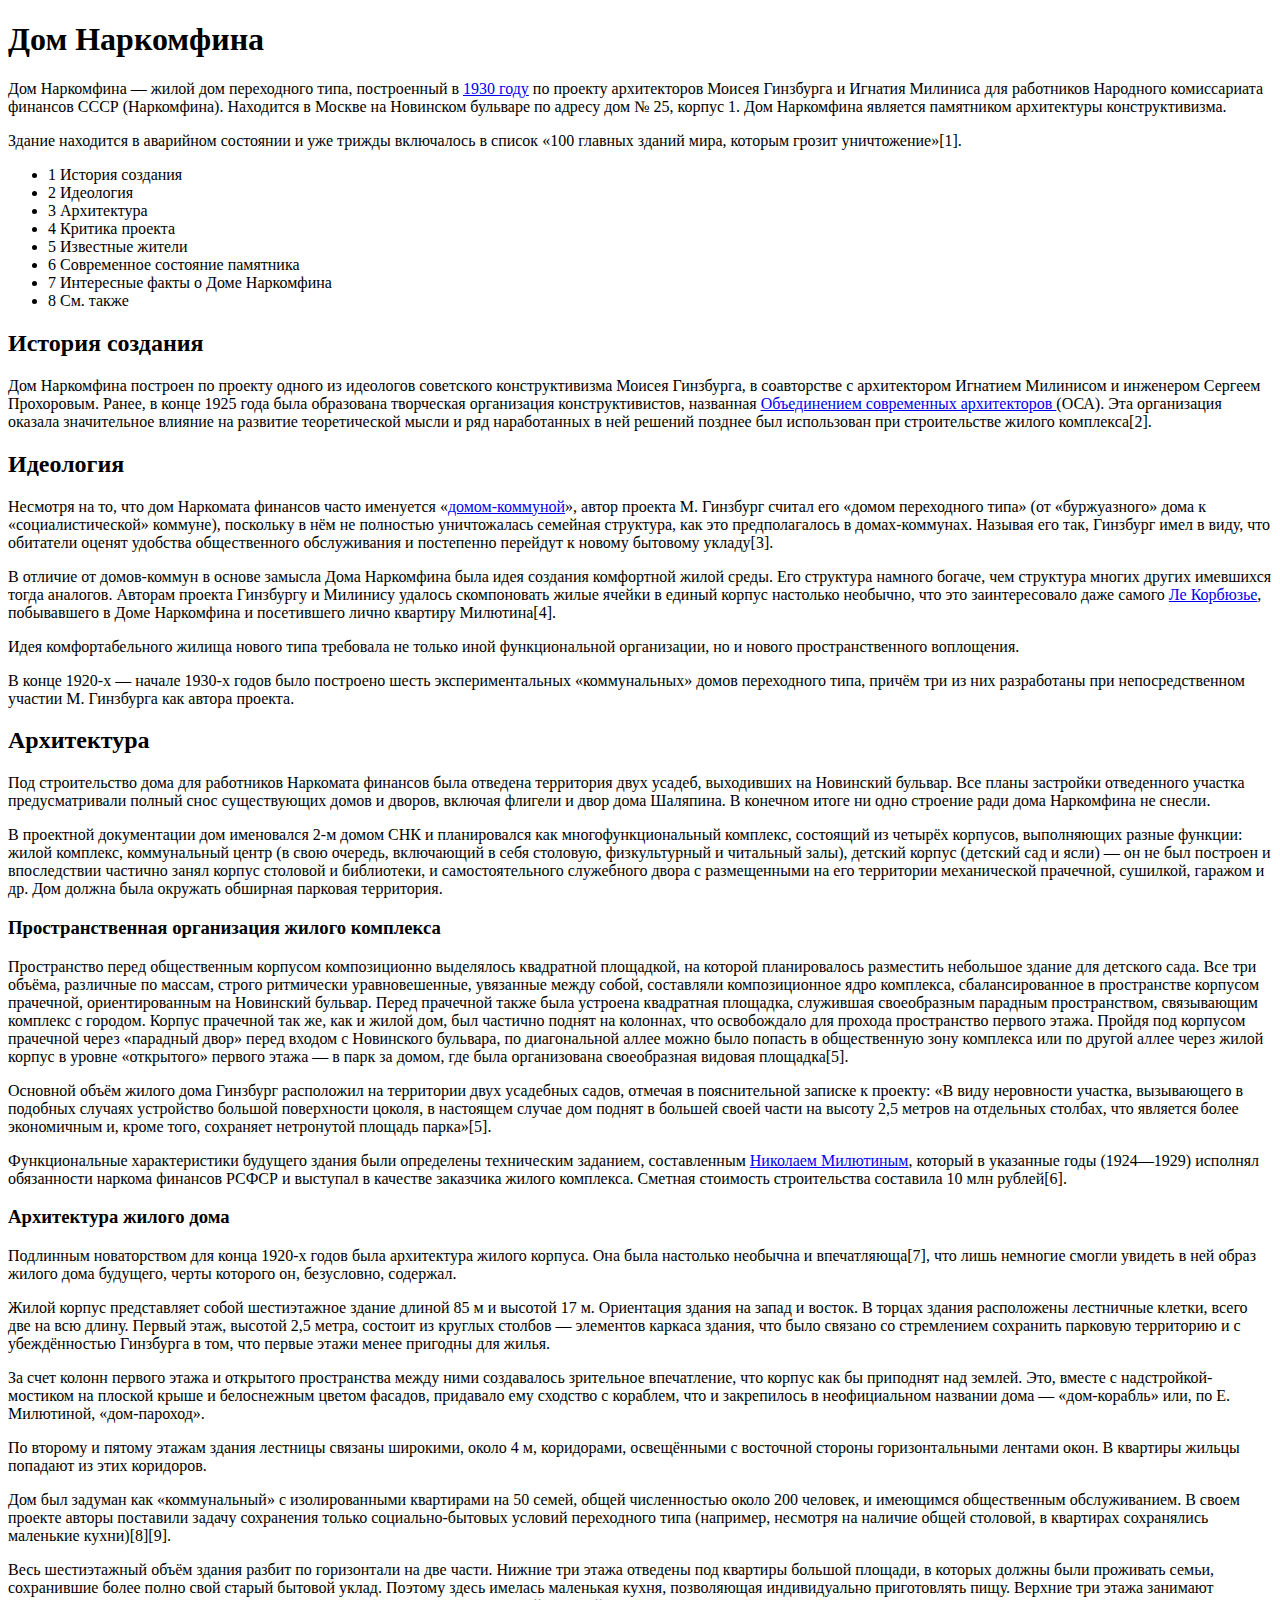
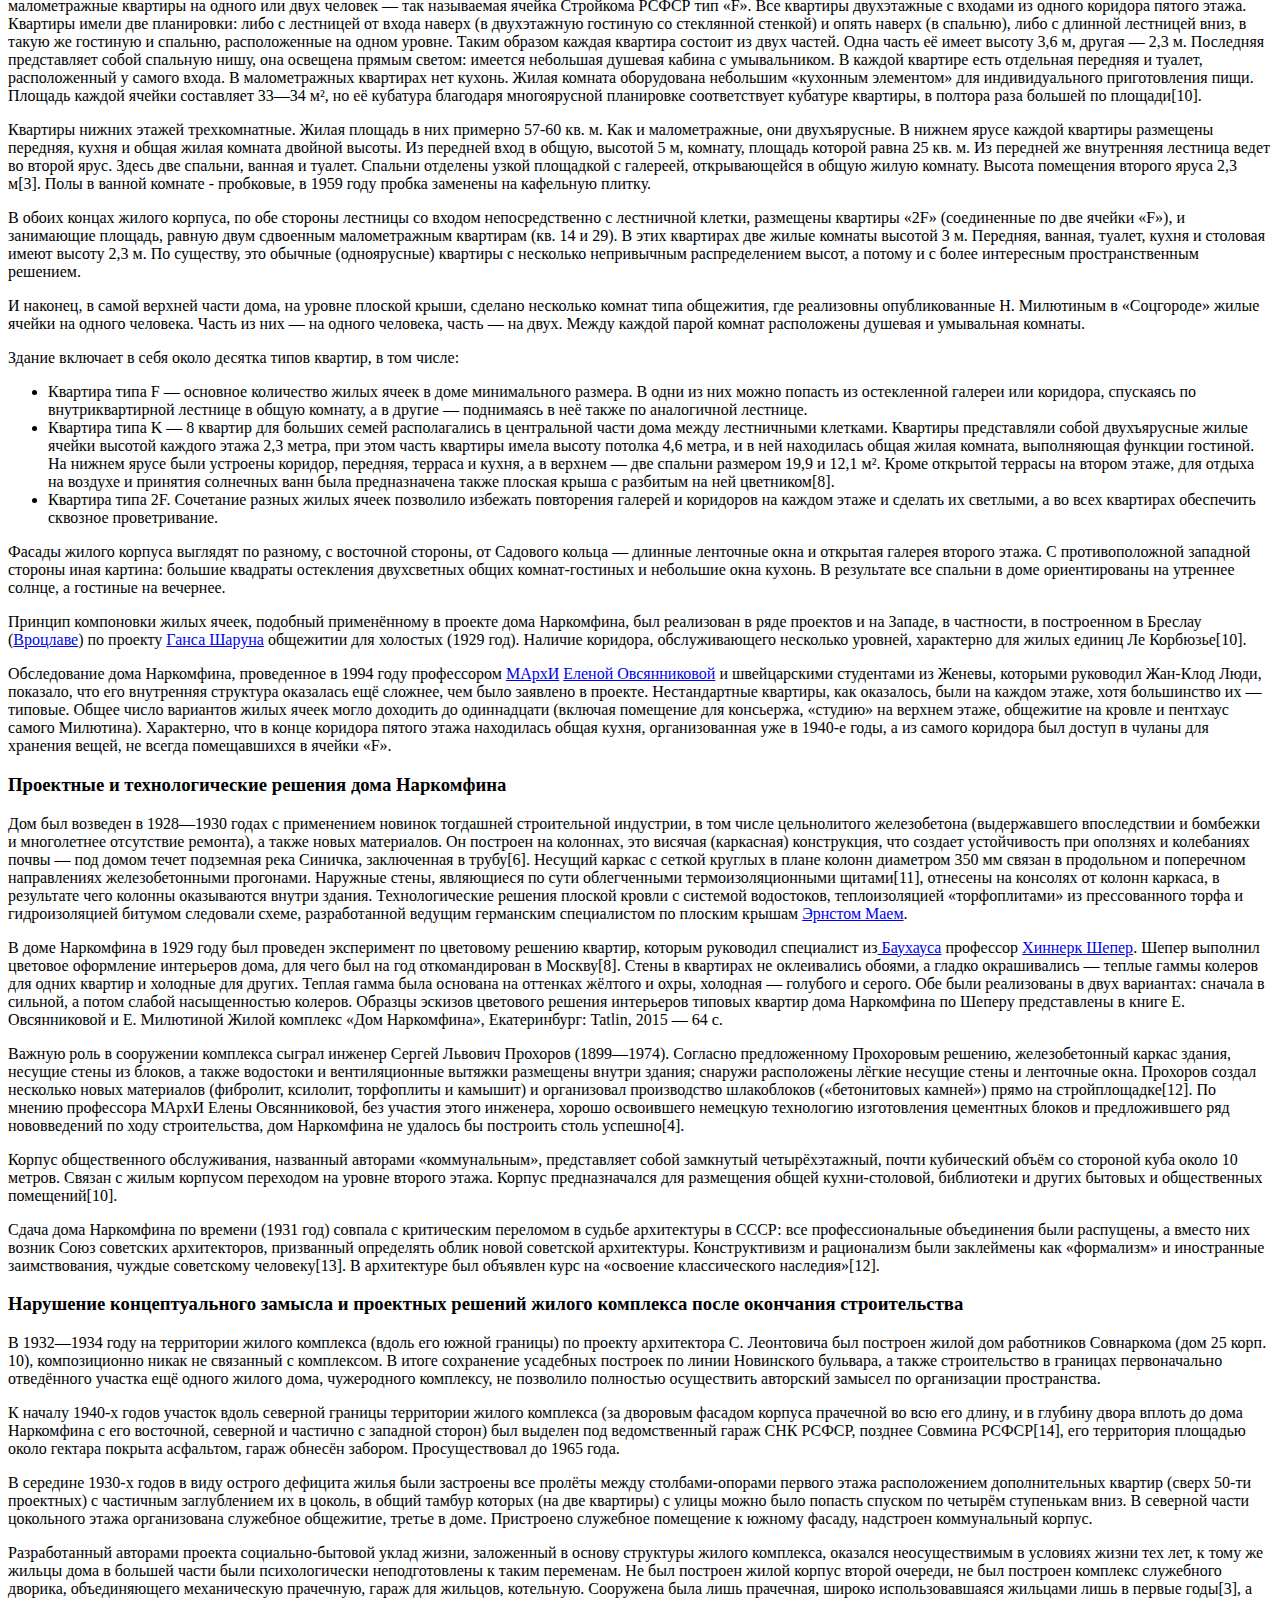
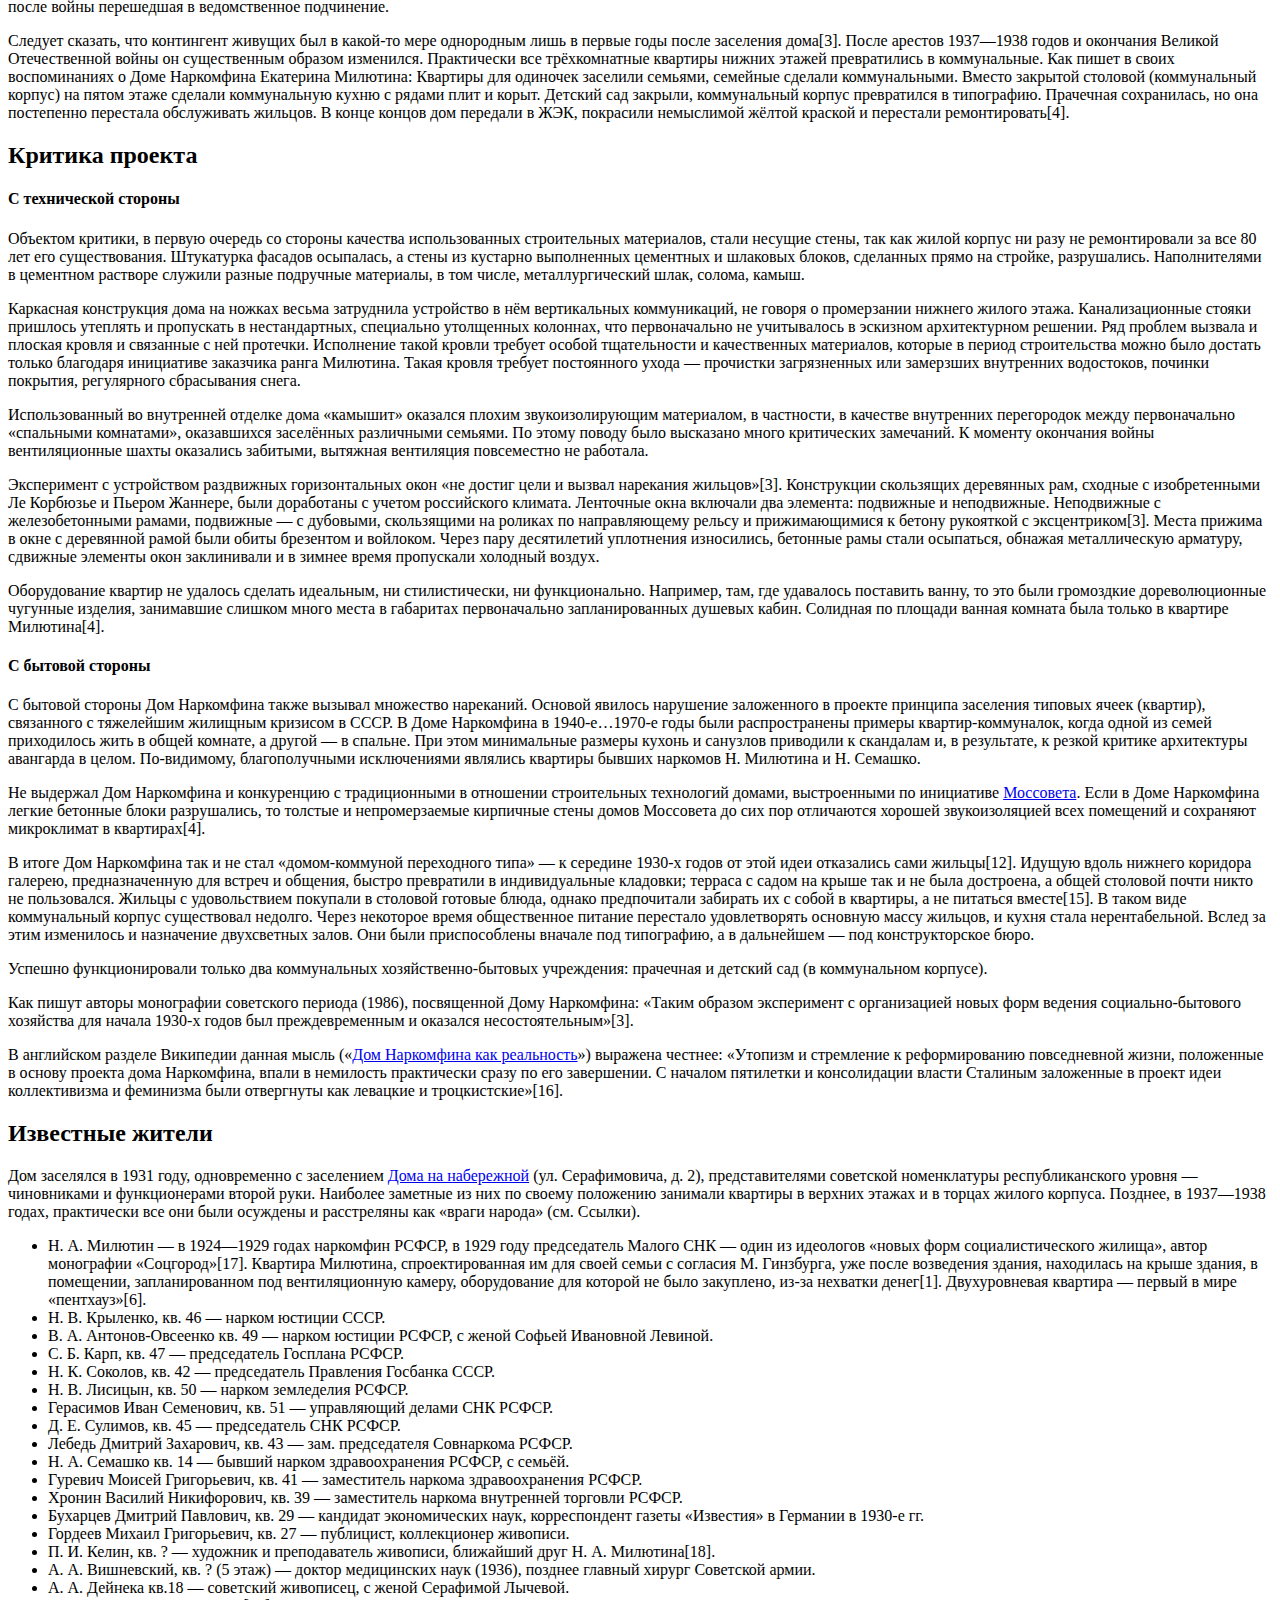
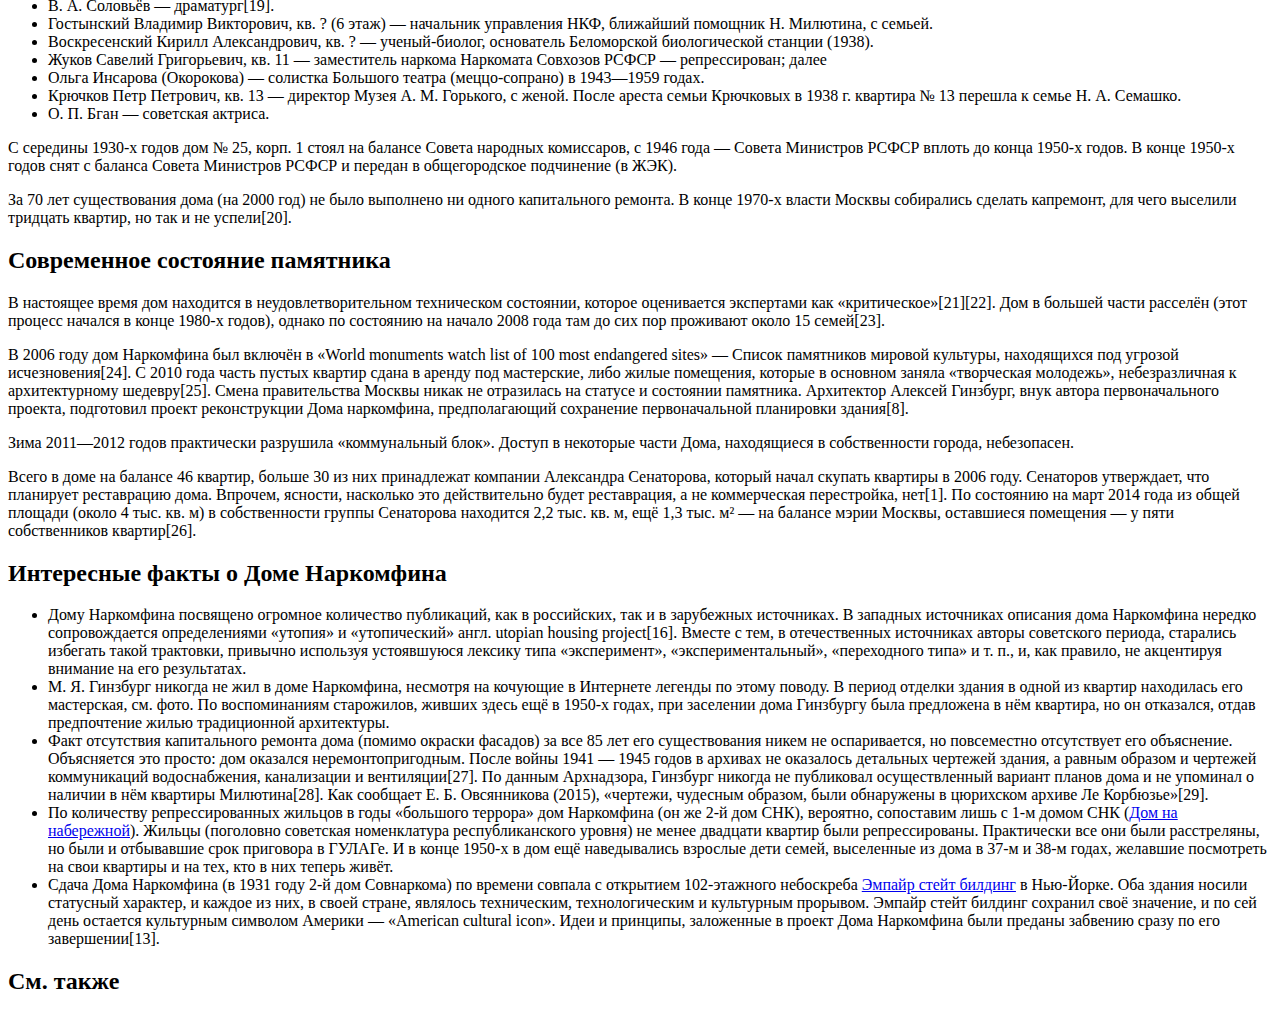
==== index.html @ 920c7b03 "Добавили файлы нового проекта" ====
<!DOCTYPE html>
<html>
  <head>
    <meta charset="utf-8">
    <title>Дом Наркомфина</title>
  </head>
  <body>
    <h1>Дом Наркомфина</h1>
     <p>Дом Наркомфина — жилой дом переходного типа, построенный в <a href="https://ru.wikipedia.org/wiki/1930_%D0%B3%D0%BE%D0%B4">1930 году</a> по проекту архитекторов Моисея Гинзбурга и Игнатия Милиниса для работников Народного комиссариата финансов СССР (Наркомфина). Находится в Москве на Новинском бульваре по адресу дом № 25, корпус 1. Дом Наркомфина является памятником архитектуры конструктивизма.</p>
     <p>Здание находится в аварийном состоянии и уже трижды включалось в список «100 главных зданий мира, которым грозит уничтожение»[1].</p>

     <ul>
       <li>1 История создания</li>
       <li>2 Идеология</li>
       <li>3 Архитектура</li>
       <li>4 Критика проекта</li>
       <li>5 Известные жители</li>
       <li>6 Современное состояние памятника</li>
       <li>7 Интересные факты о Доме Наркомфина</li>
       <li>8 См. также</li>
     </ul>

     <h2>История создания</h2>
     <p>Дом Наркомфина построен по проекту одного из идеологов советского конструктивизма Моисея Гинзбурга, в соавторстве с архитектором Игнатием Милинисом и инженером Сергеем Прохоровым. Ранее, в конце 1925 года была образована творческая организация конструктивистов, названная <a href="Объединением современных архитекторов">Объединением современных архитекторов </a>(ОСА). Эта организация оказала значительное влияние на развитие теоретической мысли и ряд наработанных в ней решений позднее был использован при строительстве жилого комплекса[2].</p>

     <h2>Идеология</h2>

     <p>Несмотря на то, что дом Наркомата финансов часто именуется «<a href="домом-коммуной">домом-коммуной</a>», автор проекта М. Гинзбург считал его «домом переходного типа» (от «буржуазного» дома к «социалистической» коммуне), поскольку в нём не полностью уничтожалась семейная структура, как это предполагалось в домах-коммунах. Называя его так, Гинзбург имел в виду, что обитатели оценят удобства общественного обслуживания и постепенно перейдут к новому бытовому укладу[3]. </p>
     <p>В отличие от домов-коммун в основе замысла Дома Наркомфина была идея создания комфортной жилой среды. Его структура намного богаче, чем структура многих других имевшихся тогда аналогов. Авторам проекта Гинзбургу и Милинису удалось скомпоновать жилые ячейки в единый корпус настолько необычно, что это заинтересовало даже самого <a href=" Ле Корбюзье">Ле Корбюзье</a>, побывавшего в Доме Наркомфина и посетившего лично квартиру Милютина[4].</p>
       <p>Идея комфортабельного жилища нового типа требовала не только иной функциональной организации, но и нового пространственного воплощения.</p>
       <p>В конце 1920-х — начале 1930-х годов было построено шесть экспериментальных «коммунальных» домов переходного типа, причём три из них разработаны при непосредственном участии М. Гинзбурга как автора проекта.</p>

       <h2>Архитектура</h2>

       <p>Под строительство дома для работников Наркомата финансов была отведена территория двух усадеб, выходивших на Новинский бульвар. Все планы застройки отведенного участка предусматривали полный снос существующих домов и дворов, включая флигели и двор дома Шаляпина. В конечном итоге ни одно строение ради дома Наркомфина не снесли.</p>
       <p>В проектной документации дом именовался 2-м домом СНК и планировался как многофункциональный комплекс, состоящий из четырёх корпусов, выполняющих разные функции: жилой комплекс, коммунальный центр (в свою очередь, включающий в себя столовую, физкультурный и читальный залы), детский корпус (детский сад и ясли) — он не был построен и впоследствии частично занял корпус столовой и библиотеки, и самостоятельного служебного двора с размещенными на его территории механической прачечной, сушилкой, гаражом и др. Дом должна была окружать обширная парковая территория.</p>

       <h3>Пространственная организация жилого комплекса</h3>

       <p>Пространство перед общественным корпусом композиционно выделялось квадратной площадкой, на которой планировалось разместить небольшое здание для детского сада. Все три объёма, различные по массам, строго ритмически уравновешенные, увязанные между собой, составляли композиционное ядро комплекса, сбалансированное в пространстве корпусом прачечной, ориентированным на Новинский бульвар. Перед прачечной также была устроена квадратная площадка, служившая своеобразным парадным пространством, связывающим комплекс с городом. Корпус прачечной так же, как и жилой дом, был частично поднят на колоннах, что освобождало для прохода пространство первого этажа. Пройдя под корпусом прачечной через «парадный двор» перед входом с Новинского бульвара, по диагональной аллее можно было попасть в общественную зону комплекса или по другой аллее через жилой корпус в уровне «открытого» первого этажа — в парк за домом, где была организована своеобразная видовая площадка[5].</p>
       <p>Основной объём жилого дома Гинзбург расположил на территории двух усадебных садов, отмечая в пояснительной записке к проекту: «В виду неровности участка, вызывающего в подобных случаях устройство большой поверхности цоколя, в настоящем случае дом поднят в большей своей части на высоту 2,5 метров на отдельных столбах, что является более экономичным и, кроме того, сохраняет нетронутой площадь парка»[5].</p>
       <p>Функциональные характеристики будущего здания были определены техническим заданием, составленным <a href="Николаем Милютиным">Николаем Милютиным</a>, который в указанные годы (1924—1929) исполнял обязанности наркома финансов РСФСР и выступал в качестве заказчика жилого комплекса. Сметная стоимость строительства составила 10 млн рублей[6].</p>

       <h3>Архитектура жилого дома</h3>

       <p>Подлинным новаторством для конца 1920-х годов была архитектура жилого корпуса. Она была настолько необычна и впечатляюща[7], что лишь немногие смогли увидеть в ней образ жилого дома будущего, черты которого он, безусловно, содержал.</p>
       <p>Жилой корпус представляет собой шестиэтажное здание длиной 85 м и высотой 17 м. Ориентация здания на запад и восток. В торцах здания расположены лестничные клетки, всего две на всю длину. Первый этаж, высотой 2,5 метра, состоит из круглых столбов — элементов каркаса здания, что было связано со стремлением сохранить парковую территорию и с убеждённостью Гинзбурга в том, что первые этажи менее пригодны для жилья.</p>
       <p>За счет колонн первого этажа и открытого пространства между ними создавалось зрительное впечатление, что корпус как бы приподнят над землей. Это, вместе с надстройкой-мостиком на плоской крыше и белоснежным цветом фасадов, придавало ему сходство с кораблем, что и закрепилось в неофициальном названии дома — «дом-корабль» или, по Е. Милютиной, «дом-пароход».</p>
       <p>По второму и пятому этажам здания лестницы связаны широкими, около 4 м, коридорами, освещёнными с восточной стороны горизонтальными лентами окон. В квартиры жильцы попадают из этих коридоров.</p>
       <p>Дом был задуман как «коммунальный» с изолированными квартирами на 50 семей, общей численностью около 200 человек, и имеющимся общественным обслуживанием. В своем проекте авторы поставили задачу сохранения только социально-бытовых условий переходного типа (например, несмотря на наличие общей столовой, в квартирах сохранялись маленькие кухни)[8][9].</p>
       <p>Весь шестиэтажный объём здания разбит по горизонтали на две части. Нижние три этажа отведены под квартиры большой площади, в которых должны были проживать семьи, сохранившие более полно свой старый бытовой уклад. Поэтому здесь имелась маленькая кухня, позволяющая индивидуально приготовлять пищу. Верхние три этажа занимают малометражные квартиры на одного или двух человек — так называемая ячейка Стройкома РСФСР тип «F». Все квартиры двухэтажные с входами из одного коридора пятого этажа. Квартиры имели две планировки: либо с лестницей от входа наверх (в двухэтажную гостиную со стеклянной стенкой) и опять наверх (в спальню), либо с длинной лестницей вниз, в такую же гостиную и спальню, расположенные на одном уровне. Таким образом каждая квартира состоит из двух частей. Одна часть её имеет высоту 3,6 м, другая — 2,3 м. Последняя представляет собой спальную нишу, она освещена прямым светом: имеется небольшая душевая кабина с умывальником. В каждой квартире есть отдельная передняя и туалет, расположенный у самого входа. В малометражных квартирах нет кухонь. Жилая комната оборудована небольшим «кухонным элементом» для индивидуального приготовления пищи. Площадь каждой ячейки составляет 33—34 м², но её кубатура благодаря многоярусной планировке соответствует кубатуре квартиры, в полтора раза большей по площади[10].</p>
       <p>Квартиры нижних этажей трехкомнатные. Жилая площадь в них примерно 57-60 кв. м. Как и малометражные, они двухъярусные. В нижнем ярусе каждой квартиры размещены передняя, кухня и общая жилая комната двойной высоты. Из передней вход в общую, высотой 5 м, комнату, площадь которой равна 25 кв. м. Из передней же внутренняя лестница ведет во второй ярус. Здесь две спальни, ванная и туалет. Спальни отделены узкой площадкой с галереей, открывающейся в общую жилую комнату. Высота помещения второго яруса 2,3 м[3]. Полы в ванной комнате - пробковые, в 1959 году пробка заменены на кафельную плитку.</p>
       <p>В обоих концах жилого корпуса, по обе стороны лестницы со входом непосредственно с лестничной клетки, размещены квартиры «2F» (соединенные по две ячейки «F»), и занимающие площадь, равную двум сдвоенным малометражным квартирам (кв. 14 и 29). В этих квартирах две жилые комнаты высотой 3 м. Передняя, ванная, туалет, кухня и столовая имеют высоту 2,3 м. По существу, это обычные (одноярусные) квартиры с несколько непривычным распределением высот, а потому и с более интересным пространственным решением.</p>
       <p>И наконец, в самой верхней части дома, на уровне плоской крыши, сделано несколько комнат типа общежития, где реализовны опубликованные Н. Милютиным в «Соцгороде» жилые ячейки на одного человека. Часть из них — на одного человека, часть — на двух. Между каждой парой комнат расположены душевая и умывальная комнаты.</p>
       <p>Здание включает в себя около десятка типов квартир, в том числе:</p>

       <ul>

         <li>Квартира типа F — основное количество жилых ячеек в доме минимального размера. В одни из них можно попасть из остекленной галереи или коридора, спускаясь по внутриквартирной лестнице в общую комнату, а в другие — поднимаясь в неё также по аналогичной лестнице.</li>
         <li>Квартира типа K — 8 квартир для больших семей располагались в центральной части дома между лестничными клетками. Квартиры представляли собой двухъярусные жилые ячейки высотой каждого этажа 2,3 метра, при этом часть квартиры имела высоту потолка 4,6 метра, и в ней находилась общая жилая комната, выполняющая функции гостиной. На нижнем ярусе были устроены коридор, передняя, терраса и кухня, а в верхнем — две спальни размером 19,9 и 12,1 м². Кроме открытой террасы на втором этаже, для отдыха на воздухе и принятия солнечных ванн была предназначена также плоская крыша с разбитым на ней цветником[8].</li>
         <li>Квартира типа 2F. Сочетание разных жилых ячеек позволило избежать повторения галерей и коридоров на каждом этаже и сделать их светлыми, а во всех квартирах обеспечить сквозное проветривание.</li>

       </ul>

       <p>Фасады жилого корпуса выглядят по разному, с восточной стороны, от Садового кольца — длинные ленточные окна и открытая галерея второго этажа. С противоположной западной стороны иная картина: большие квадраты остекления двухсветных общих комнат-гостиных и небольшие окна кухонь. В результате все спальни в доме ориентированы на утреннее солнце, а гостиные на вечернее.</p>
       <p>Принцип компоновки жилых ячеек, подобный применённому в проекте дома Наркомфина, был реализован в ряде проектов и на Западе, в частности, в построенном в Бреслау (<a href="(Вроцлаве">Вроцлаве</a>) по проекту <a href="Ганса Шаруна ">Ганса Шаруна</a> общежитии для холостых (1929 год). Наличие коридора, обслуживающего несколько уровней, характерно для жилых единиц Ле Корбюзье[10].</p>
       <p>Обследование дома Наркомфина, проведенное в 1994 году профессором <a href="МАрхИ">МАрхИ</a> <a href="Еленой Овсянниковой">Еленой Овсянниковой</a> и швейцарскими студентами из Женевы, которыми руководил Жан-Клод Люди, показало, что его внутренняя структура оказалась ещё сложнее, чем было заявлено в проекте. Нестандартные квартиры, как оказалось, были на каждом этаже, хотя большинство их — типовые. Общее число вариантов жилых ячеек могло доходить до одиннадцати (включая помещение для консьержа, «студию» на верхнем этаже, общежитие на кровле и пентхаус самого Милютина). Характерно, что в конце коридора пятого этажа находилась общая кухня, организованная уже в 1940-е годы, а из самого коридора был доступ в чуланы для хранения вещей, не всегда помещавшихся в ячейки «F».</p>

       <h3>Проектные и технологические решения дома Наркомфина</h3>

       <p>Дом был возведен в 1928—1930 годах с применением новинок тогдашней строительной индустрии, в том числе цельнолитого железобетона (выдержавшего впоследствии и бомбежки и многолетнее отсутствие ремонта), а также новых материалов. Он построен на колоннах, это висячая (каркасная) конструкция, что создает устойчивость при оползнях и колебаниях почвы — под домом течет подземная река Синичка, заключенная в трубу[6]. Несущий каркас с сеткой круглых в плане колонн диаметром 350 мм связан в продольном и поперечном направлениях железобетонными прогонами. Наружные стены, являющиеся по сути облегченными термоизоляционными щитами[11], отнесены на консолях от колонн каркаса, в результате чего колонны оказываются внутри здания. Технологические решения плоской кровли с системой водостоков, теплоизоляцией «торфоплитами» из прессованного торфа и гидроизоляцией битумом следовали схеме, разработанной ведущим германским специалистом по плоским крышам <a href="Эрнстом Маем">Эрнстом Маем</a>.</p>
       <p>В доме Наркомфина в 1929 году был проведен эксперимент по цветовому решению квартир, которым руководил специалист из<a href="Баухауса"> Баухауса</a> профессор <a href="Хиннерк Шепер">Хиннерк Шепер</a>. Шепер выполнил цветовое оформление интерьеров дома, для чего был на год откомандирован в Москву[8]. Стены в квартирах не оклеивались обоями, а гладко окрашивались — теплые гаммы колеров для одних квартир и холодные для других. Теплая гамма была основана на оттенках жёлтого и охры, холодная — голубого и серого. Обе были реализованы в двух вариантах: сначала в сильной, а потом слабой насыщенностью колеров. Образцы эскизов цветового решения интерьеров типовых квартир дома Наркомфина по Шеперу представлены в книге Е. Овсянниковой и Е. Милютиной Жилой комплекс «Дом Наркомфина», Екатеринбург: Tatlin, 2015 — 64 с.</p>
       <p>Важную роль в сооружении комплекса сыграл инженер Сергей Львович Прохоров (1899—1974). Согласно предложенному Прохоровым решению, железобетонный каркас здания, несущие стены из блоков, а также водостоки и вентиляционные вытяжки размещены внутри здания; снаружи расположены лёгкие несущие стены и ленточные окна. Прохоров создал несколько новых материалов (фибролит, ксилолит, торфоплиты и камышит) и организовал производство шлакоблоков («бетонитовых камней») прямо на стройплощадке[12]. По мнению профессора МАрхИ Елены Овсянниковой, без участия этого инженера, хорошо освоившего немецкую технологию изготовления цементных блоков и предложившего ряд нововведений по ходу строительства, дом Наркомфина не удалось бы построить столь успешно[4].</p>
       <p>Корпус общественного обслуживания, названный авторами «коммунальным», представляет собой замкнутый четырёхэтажный, почти кубический объём со стороной куба около 10 метров. Связан с жилым корпусом переходом на уровне второго этажа. Корпус предназначался для размещения общей кухни-столовой, библиотеки и других бытовых и общественных помещений[10].</p>
       <p>Сдача дома Наркомфина по времени (1931 год) совпала с критическим переломом в судьбе архитектуры в СССР: все профессиональные объединения были распущены, а вместо них возник Союз советских архитекторов, призванный определять облик новой советской архитектуры. Конструктивизм и рационализм были заклеймены как «формализм» и иностранные заимствования, чуждые советскому человеку[13]. В архитектуре был объявлен курс на «освоение классического наследия»[12].</p>

       <h3>Нарушение концептуального замысла и проектных решений жилого комплекса после окончания строительства</h3>

       <p>В 1932—1934 году на территории жилого комплекса (вдоль его южной границы) по проекту архитектора С. Леонтовича был построен жилой дом работников Совнаркома (дом 25 корп. 10), композиционно никак не связанный с комплексом. В итоге сохранение усадебных построек по линии Новинского бульвара, а также строительство в границах первоначально отведённого участка ещё одного жилого дома, чужеродного комплексу, не позволило полностью осуществить авторский замысел по организации пространства.</p>
       <p>К началу 1940-х годов участок вдоль северной границы территории жилого комплекса (за дворовым фасадом корпуса прачечной во всю его длину, и в глубину двора вплоть до дома Наркомфина с его восточной, северной и частично с западной сторон) был выделен под ведомственный гараж СНК РСФСР, позднее Совмина РСФСР[14], его территория площадью около гектара покрыта асфальтом, гараж обнесён забором. Просуществовал до 1965 года.</p>
       <p>В середине 1930-х годов в виду острого дефицита жилья были застроены все пролёты между столбами-опорами первого этажа расположением дополнительных квартир (сверх 50-ти проектных) с частичным заглублением их в цоколь, в общий тамбур которых (на две квартиры) с улицы можно было попасть спуском по четырём ступенькам вниз. В северной части цокольного этажа организована служебное общежитие, третье в доме. Пристроено служебное помещение к южному фасаду, надстроен коммунальный корпус.</p>
       <p>Разработанный авторами проекта социально-бытовой уклад жизни, заложенный в основу структуры жилого комплекса, оказался неосуществимым в условиях жизни тех лет, к тому же жильцы дома в большей части были психологически неподготовлены к таким переменам. Не был построен жилой корпус второй очереди, не был построен комплекс служебного дворика, объединяющего механическую прачечную, гараж для жильцов, котельную. Сооружена была лишь прачечная, широко использовавшаяся жильцами лишь в первые годы[3], а после войны перешедшая в ведомственное подчинение.</p>
       <p>Следует сказать, что контингент живущих был в какой-то мере однородным лишь в первые годы после заселения дома[3]. После арестов 1937—1938 годов и окончания Великой Отечественной войны он существенным образом изменился. Практически все трёхкомнатные квартиры нижних этажей превратились в коммунальные. Как пишет в своих воспоминаниях о Доме Наркомфина Екатерина Милютина: Квартиры для одиночек заселили семьями, семейные сделали коммунальными. Вместо закрытой столовой (коммунальный корпус) на пятом этаже сделали коммунальную кухню с рядами плит и корыт. Детский сад закрыли, коммунальный корпус превратился в типографию. Прачечная сохранилась, но она постепенно перестала обслуживать жильцов. В конце концов дом передали в ЖЭК, покрасили немыслимой жёлтой краской и перестали ремонтировать[4].</p>

       <h2>Критика проекта</h2>

       <h4>С технической стороны</h4>

       <p>Объектом критики, в первую очередь со стороны качества использованных строительных материалов, стали несущие стены, так как жилой корпус ни разу не ремонтировали за все 80 лет его существования. Штукатурка фасадов осыпалась, а стены из кустарно выполненных цементных и шлаковых блоков, сделанных прямо на стройке, разрушались. Наполнителями в цементном растворе служили разные подручные материалы, в том числе, металлургический шлак, солома, камыш.</p>
       <p>Каркасная конструкция дома на ножках весьма затруднила устройство в нём вертикальных коммуникаций, не говоря о промерзании нижнего жилого этажа. Канализационные стояки пришлось утеплять и пропускать в нестандартных, специально утолщенных колоннах, что первоначально не учитывалось в эскизном архитектурном решении. Ряд проблем вызвала и плоская кровля и связанные с ней протечки. Исполнение такой кровли требует особой тщательности и качественных материалов, которые в период строительства можно было достать только благодаря инициативе заказчика ранга Милютина. Такая кровля требует постоянного ухода — прочистки загрязненных или замерзших внутренних водостоков, починки покрытия, регулярного сбрасывания снега.</p>
       <p>Использованный во внутренней отделке дома «камышит» оказался плохим звукоизолирующим материалом, в частности, в качестве внутренних перегородок между первоначально «спальными комнатами», оказавшихся заселённых различными семьями. По этому поводу было высказано много критических замечаний. К моменту окончания войны вентиляционные шахты оказались забитыми, вытяжная вентиляция повсеместно не работала.</p>
       <p>Эксперимент с устройством раздвижных горизонтальных окон «не достиг цели и вызвал нарекания жильцов»[3]. Конструкции скользящих деревянных рам, сходные с изобретенными Ле Корбюзье и Пьером Жаннере, были доработаны с учетом российского климата. Ленточные окна включали два элемента: подвижные и неподвижные. Неподвижные с железобетонными рамами, подвижные — с дубовыми, скользящими на роликах по направляющему рельсу и прижимающимися к бетону рукояткой с эксцентриком[3]. Места прижима в окне с деревянной рамой были обиты брезентом и войлоком. Через пару десятилетий уплотнения износились, бетонные рамы стали осыпаться, обнажая металлическую арматуру, сдвижные элементы окон заклинивали и в зимнее время пропускали холодный воздух.</p>
       <p>Оборудование квартир не удалось сделать идеальным, ни стилистически, ни функционально. Например, там, где удавалось поставить ванну, то это были громоздкие дореволюционные чугунные изделия, занимавшие слишком много места в габаритах первоначально запланированных душевых кабин. Солидная по площади ванная комната была только в квартире Милютина[4].</p>

       <h4>С бытовой стороны</h4>

       <p>С бытовой стороны Дом Наркомфина также вызывал множество нареканий. Основой явилось нарушение заложенного в проекте принципа заселения типовых ячеек (квартир), связанного с тяжелейшим жилищным кризисом в СССР. В Доме Наркомфина в 1940-е…1970-е годы были распространены примеры квартир-коммуналок, когда одной из семей приходилось жить в общей комнате, а другой — в спальне. При этом минимальные размеры кухонь и санузлов приводили к скандалам и, в результате, к резкой критике архитектуры авангарда в целом. По-видимому, благополучными исключениями являлись квартиры бывших наркомов Н. Милютина и Н. Семашко.</p>
       <p>Не выдержал Дом Наркомфина и конкуренцию с традиционными в отношении строительных технологий домами, выстроенными по инициативе <a href="Моссовета">Моссовета</a>. Если в Доме Наркомфина легкие бетонные блоки разрушались, то толстые и непромерзаемые кирпичные стены домов Моссовета до сих пор отличаются хорошей звукоизоляцией всех помещений и сохраняют микроклимат в квартирах[4].</p>
       <p>В итоге Дом Наркомфина так и не стал «домом-коммуной переходного типа» — к середине 1930-х годов от этой идеи отказались сами жильцы[12]. Идущую вдоль нижнего коридора галерею, предназначенную для встреч и общения, быстро превратили в индивидуальные кладовки; терраса с садом на крыше так и не была достроена, а общей столовой почти никто не пользовался. Жильцы с удовольствием покупали в столовой готовые блюда, однако предпочитали забирать их с собой в квартиры, а не питаться вместе[15]. В таком виде коммунальный корпус существовал недолго. Через некоторое время общественное питание перестало удовлетворять основную массу жильцов, и кухня стала нерентабельной. Вслед за этим изменилось и назначение двухсветных залов. Они были приспособлены вначале под типографию, а в дальнейшем — под конструкторское бюро.</p>
       <p>Успешно функционировали только два коммунальных хозяйственно-бытовых учреждения: прачечная и детский сад (в коммунальном корпусе).</p>
       <p>Как пишут авторы монографии советского периода (1986), посвященной Дому Наркомфина: «Таким образом эксперимент с организацией новых форм ведения социально-бытового хозяйства для начала 1930-х годов был преждевременным и оказался несостоятельным»[3].</p>
       <p>В английском разделе Википедии данная мысль («<a href="«Дом Наркомфина как реальность»">Дом Наркомфина как реальность</a>») выражена честнее: «Утопизм и стремление к реформированию повседневной жизни, положенные в основу проекта дома Наркомфина, впали в немилость практически сразу по его завершении. С началом пятилетки и консолидации власти Сталиным заложенные в проект идеи коллективизма и феминизма были отвергнуты как левацкие и троцкистские»[16].</p>

       <h2>Известные жители</h2>

       <p>Дом заселялся в 1931 году, одновременно с заселением <a href=" Дома на набережной">Дома на набережной</a> (ул. Серафимовича, д. 2), представителями советской номенклатуры республиканского уровня — чиновниками и функционерами второй руки. Наиболее заметные из них по своему положению занимали квартиры в верхних этажах и в торцах жилого корпуса. Позднее, в 1937—1938 годах, практически все они были осуждены и расстреляны как «враги народа» (см. Ссылки).</p>

       <ul>
         <li>Н. А. Милютин — в 1924—1929 годах наркомфин РСФСР, в 1929 году председатель Малого СНК — один из идеологов «новых форм социалистического жилища», автор монографии «Соцгород»[17]. Квартира Милютина, спроектированная им для своей семьи с согласия М. Гинзбурга, уже после возведения здания, находилась на крыше здания, в помещении, запланированном под вентиляционную камеру, оборудование для которой не было закуплено, из-за нехватки денег[1]. Двухуровневая квартира — первый в мире «пентхауз»[6].</li>
         <li>Н. В. Крыленко, кв. 46 — нарком юстиции СССР.</li>
         <li>В. А. Антонов-Овсеенко кв. 49 — нарком юстиции РСФСР, с женой Софьей Ивановной Левиной.</li>
         <li>С. Б. Карп, кв. 47 — председатель Госплана РСФСР.</li>
         <li>Н. К. Соколов, кв. 42 — председатель Правления Госбанка СССР.</li>
         <li>Н. В. Лисицын, кв. 50 — нарком земледелия РСФСР.</li>
         <li>Герасимов Иван Семенович, кв. 51 — управляющий делами СНК РСФСР.</li>
         <li>Д. Е. Сулимов, кв. 45 — председатель СНК РСФСР.</li>
         <li>Лебедь Дмитрий Захарович, кв. 43 — зам. председателя Совнаркома РСФСР.</li>
         <li>Н. А. Семашко кв. 14 — бывший нарком здравоохранения РСФСР, с семьёй.</li>
         <li>Гуревич Моисей Григорьевич, кв. 41 — заместитель наркома здравоохранения РСФСР.</li>
         <li>Хронин Василий Никифорович, кв. 39 — заместитель наркома внутренней торговли РСФСР.</li>
         <li>Бухарцев Дмитрий Павлович, кв. 29 — кандидат экономических наук, корреспондент газеты «Известия» в Германии в 1930-е гг.</li>
         <li>Гордеев Михаил Григорьевич, кв. 27 — публицист, коллекционер живописи.</li>
         <li>П. И. Келин, кв. ? — художник и преподаватель живописи, ближайший друг Н. А. Милютина[18].</li>
         <li>А. А. Вишневский, кв. ? (5 этаж) — доктор медицинских наук (1936), позднее главный хирург Советской армии.</li>
         <li>А. А. Дейнека кв.18 — советский живописец, с женой Серафимой Лычевой.</li>
         <li>В. А. Соловьёв — драматург[19].</li>
         <li>Гостынский Владимир Викторович, кв. ? (6 этаж) — начальник управления НКФ, ближайший помощник Н. Милютина, с семьей.</li>
         <li>Воскресенский Кирилл Александрович, кв. ? — ученый-биолог, основатель Беломорской биологической станции (1938).</li>
         <li>Жуков Савелий Григорьевич, кв. 11 — заместитель наркома Наркомата Совхозов РСФСР — репрессирован; далее</li>
         <li>Ольга Инсарова (Окорокова) — солистка Большого театра (меццо-сопрано) в 1943—1959 годах.</li>
         <li>Крючков Петр Петрович, кв. 13 — директор Музея А. М. Горького, с женой. После ареста семьи Крючковых в 1938 г. квартира № 13 перешла к семье Н. А. Семашко.</li>
         <li>О. П. Бган — советская актриса.</li>

       </ul>

       <p>С середины 1930-х годов дом № 25, корп. 1 стоял на балансе Совета народных комиссаров, с 1946 года — Совета Министров РСФСР вплоть до конца 1950-х годов. В конце 1950-х годов снят с баланса Совета Министров РСФСР и передан в общегородское подчинение (в ЖЭК).</p>
       <p>За 70 лет существования дома (на 2000 год) не было выполнено ни одного капитального ремонта. В конце 1970-х власти Москвы собирались сделать капремонт, для чего выселили тридцать квартир, но так и не успели[20].</p>

       <h2>Современное состояние памятника</h2>

       <p>В настоящее время дом находится в неудовлетворительном техническом состоянии, которое оценивается экспертами как «критическое»[21][22]. Дом в большей части расселён (этот процесс начался в конце 1980-х годов), однако по состоянию на начало 2008 года там до сих пор проживают около 15 семей[23].</p>
       <p>В 2006 году дом Наркомфина был включён в «World monuments watch list of 100 most endangered sites» — Список памятников мировой культуры, находящихся под угрозой исчезновения[24]. С 2010 года часть пустых квартир сдана в аренду под мастерские, либо жилые помещения, которые в основном заняла «творческая молодежь», небезразличная к архитектурному шедевру[25]. Смена правительства Москвы никак не отразилась на статусе и состоянии памятника. Архитектор Алексей Гинзбург, внук автора первоначального проекта, подготовил проект реконструкции Дома наркомфина, предполагающий сохранение первоначальной планировки здания[8].</p>
       <p>Зима 2011—2012 годов практически разрушила «коммунальный блок». Доступ в некоторые части Дома, находящиеся в собственности города, небезопасен.</p>
       <p>Всего в доме на балансе 46 квартир, больше 30 из них принадлежат компании Александра Сенаторова, который начал скупать квартиры в 2006 году. Сенаторов утверждает, что планирует реставрацию дома. Впрочем, ясности, насколько это действительно будет реставрация, а не коммерческая перестройка, нет[1]. По состоянию на март 2014 года из общей площади (около 4 тыс. кв. м) в собственности группы Сенаторова находится 2,2 тыс. кв. м, ещё 1,3 тыс. м² — на балансе мэрии Москвы, оставшиеся помещения — у пяти собственников квартир[26].</p>

       <h2>Интересные факты о Доме Наркомфина</h2>

       <ul>

         <li>Дому Наркомфина посвящено огромное количество публикаций, как в российских, так и в зарубежных источниках. В западных источниках описания дома Наркомфина нередко сопровождается определениями «утопия» и «утопический» англ. utopian housing project[16]. Вместе с тем, в отечественных источниках авторы советского периода, старались избегать такой трактовки, привычно используя устоявшуюся лексику типа «эксперимент», «экспериментальный», «переходного типа» и т. п., и, как правило, не акцентируя внимание на его результатах.</li>
         <li>М. Я. Гинзбург никогда не жил в доме Наркомфина, несмотря на кочующие в Интернете легенды по этому поводу. В период отделки здания в одной из квартир находилась его мастерская, см. фото. По воспоминаниям старожилов, живших здесь ещё в 1950-х годах, при заселении дома Гинзбургу была предложена в нём квартира, но он отказался, отдав предпочтение жилью традиционной архитектуры.</li>
         <li>Факт отсутствия капитального ремонта дома (помимо окраски фасадов) за все 85 лет его существования никем не оспаривается, но повсеместно отсутствует его объяснение. Объясняется это просто: дом оказался неремонтопригодным. После войны 1941 — 1945 годов в архивах не оказалось детальных чертежей здания, а равным образом и чертежей коммуникаций водоснабжения, канализации и вентиляции[27]. По данным Архнадзора, Гинзбург никогда не публиковал осуществленный вариант планов дома и не упоминал о наличии в нём квартиры Милютина[28]. Как сообщает Е. Б. Овсянникова (2015), «чертежи, чудесным образом, были обнаружены в цюрихском архиве Ле Корбюзье»[29].</li>
         <li>По количеству репрессированных жильцов в годы «большого террора» дом Наркомфина (он же 2-й дом СНК), вероятно, сопоставим лишь с 1-м домом СНК (<a href="(Дом на набережной">Дом на набережной</a>). Жильцы (поголовно советская номенклатура республиканского уровня) не менее двадцати квартир были репрессированы. Практически все они были расстреляны, но были и отбывавшие срок приговора в ГУЛАГе. И в конце 1950-х в дом ещё наведывались взрослые дети семей, выселенные из дома в 37-м и 38-м годах, желавшие посмотреть на свои квартиры и на тех, кто в них теперь живёт.</li>
         <li>Сдача Дома Наркомфина (в 1931 году 2-й дом Совнаркома) по времени совпала с открытием 102-этажного небоскреба <a href="Эмпайр стейт билдинг">Эмпайр стейт билдинг</a> в Нью-Йорке. Оба здания носили статусный характер, и каждое из них, в своей стране, являлось техническим, технологическим и культурным прорывом. Эмпайр стейт билдинг сохранил своё значение, и по сей день остается культурным символом Америки — «American cultural icon». Идеи и принципы, заложенные в проект Дома Наркомфина были преданы забвению сразу по его завершении[13].</li>

       </ul>

       <h2>См. также</h2>

  </body>
</html>
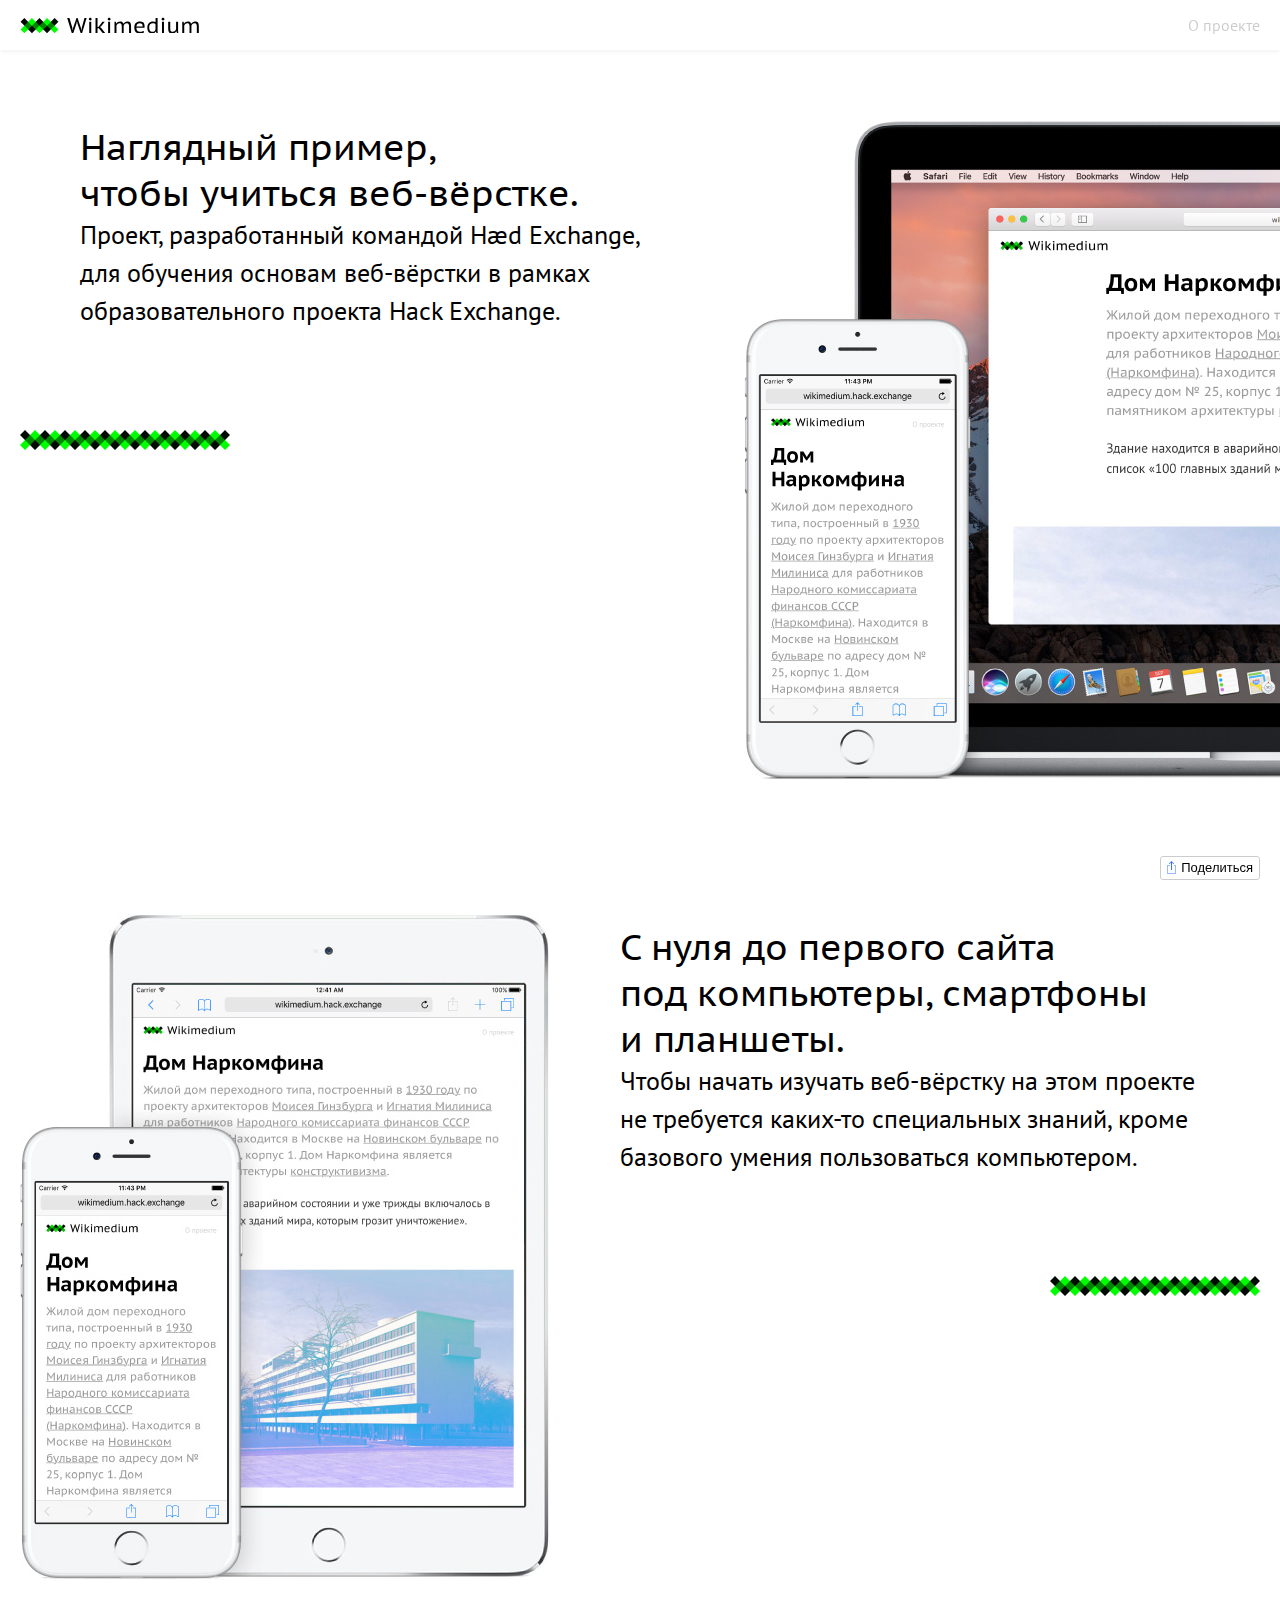
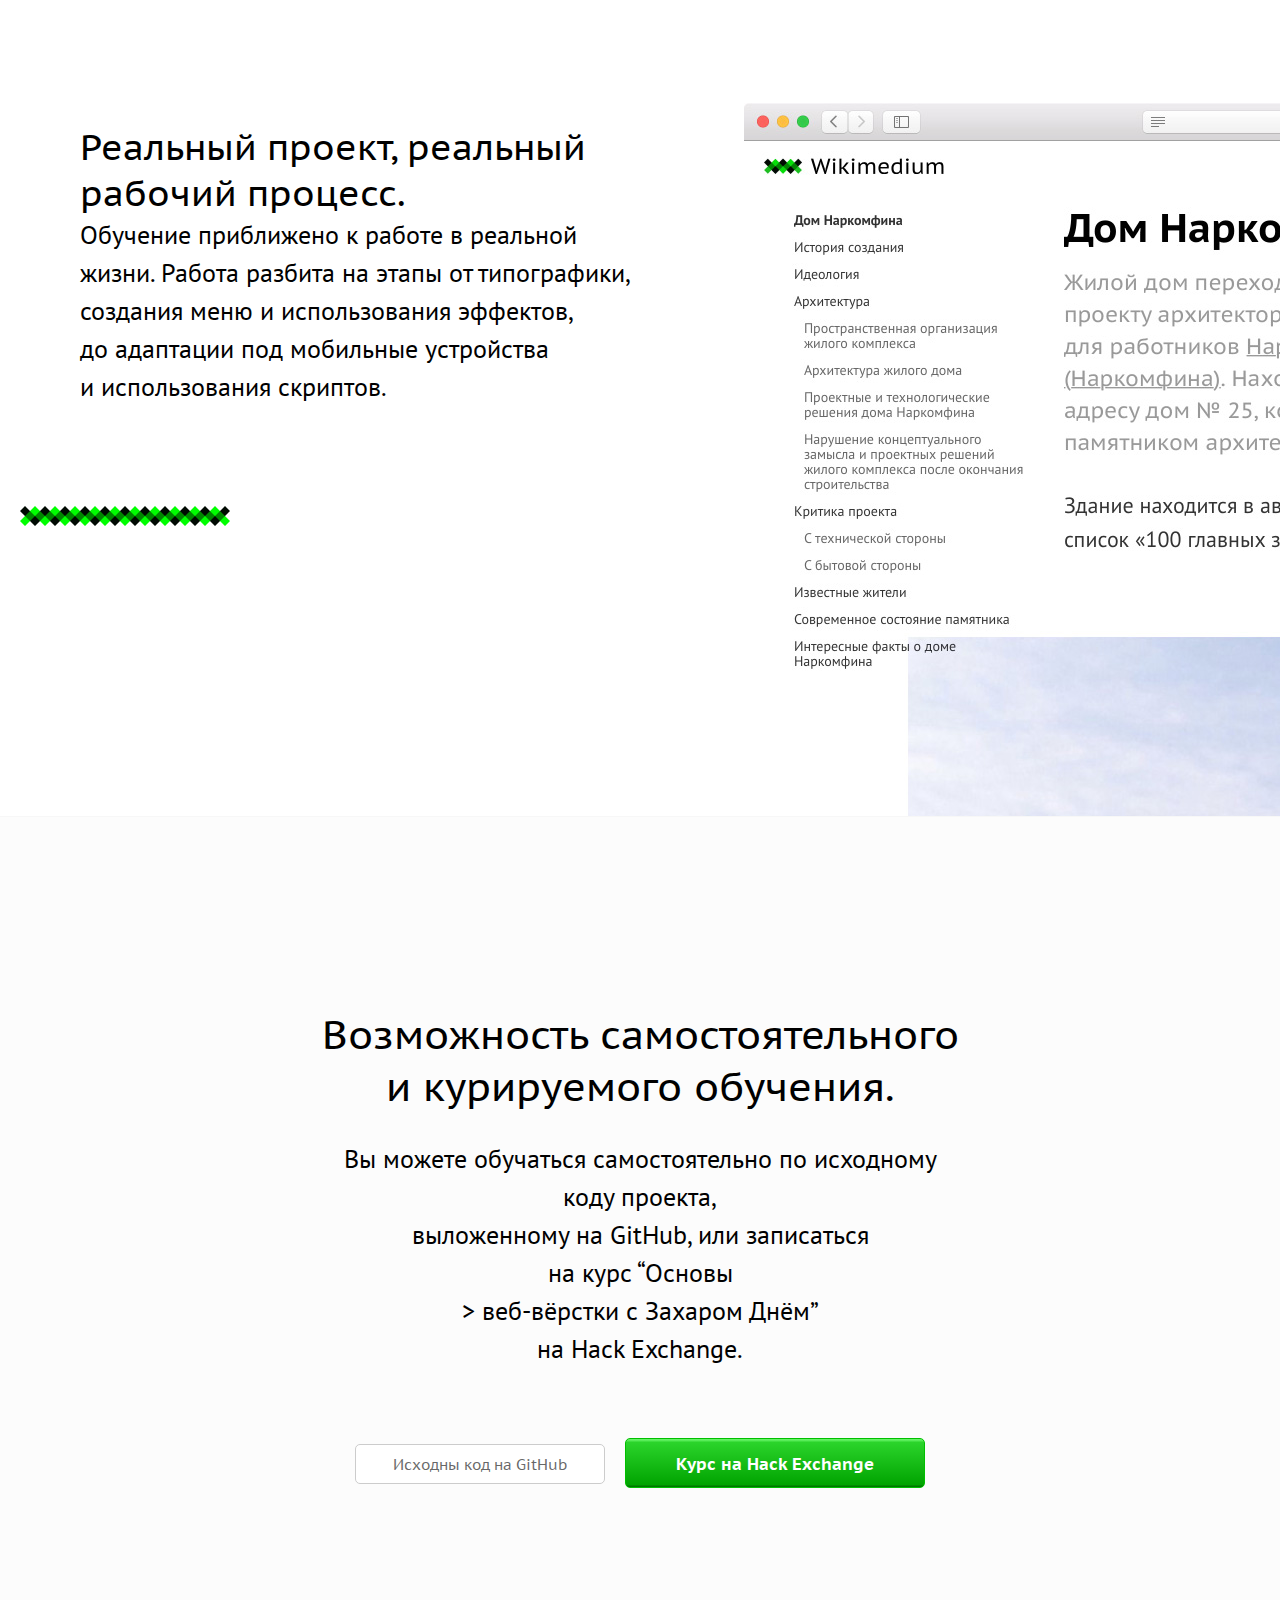
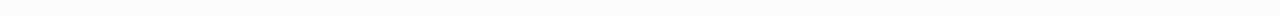
==== commit cc0183e5: "Версия до автоперфиксов" ====
--- a/index.html
+++ b/index.html
@@ -1,161 +1,131 @@
 <!DOCTYPE html>
 <html>
-  <head>
+<head>
     <meta charset="utf-8">
-    <title>Дом Наркомфина</title>
-  </head>
-  <body>
-    <h1>Дом Наркомфина</h1>
-     <p>Дом Наркомфина — жилой дом переходного типа, построенный в <a href="https://ru.wikipedia.org/wiki/1930_%D0%B3%D0%BE%D0%B4">1930 году</a> по проекту архитекторов Моисея Гинзбурга и Игнатия Милиниса для работников Народного комиссариата финансов СССР (Наркомфина). Находится в Москве на Новинском бульваре по адресу дом № 25, корпус 1. Дом Наркомфина является памятником архитектуры конструктивизма.</p>
-     <p>Здание находится в аварийном состоянии и уже трижды включалось в список «100 главных зданий мира, которым грозит уничтожение»[1].</p>
+    <title>Wikimedium - проект для изучения основ веб-верстки.</title>
 
-     <ul>
-       <li>1 История создания</li>
-       <li>2 Идеология</li>
-       <li>3 Архитектура</li>
-       <li>4 Критика проекта</li>
-       <li>5 Известные жители</li>
-       <li>6 Современное состояние памятника</li>
-       <li>7 Интересные факты о Доме Наркомфина</li>
-       <li>8 См. также</li>
-     </ul>
+<!-- Здесь поправить ссылки NOTE -->
+    <link rel="icon" type="../image/x-icon" href="facicon.ico" />
+    <link rel="icon" type="../image/png" href="favicon.png" />
 
-     <h2>История создания</h2>
-     <p>Дом Наркомфина построен по проекту одного из идеологов советского конструктивизма Моисея Гинзбурга, в соавторстве с архитектором Игнатием Милинисом и инженером Сергеем Прохоровым. Ранее, в конце 1925 года была образована творческая организация конструктивистов, названная <a href="Объединением современных архитекторов">Объединением современных архитекторов </a>(ОСА). Эта организация оказала значительное влияние на развитие теоретической мысли и ряд наработанных в ней решений позднее был использован при строительстве жилого комплекса[2].</p>
+    <link rel="stylesheet" href="stylesheets/style.css">
 
-     <h2>Идеология</h2>
+    <meta name="keywords" content="wikimedium верстка программирование">
+    <meta name="description" content="Wikimedium - проект для изучения основ веб-верстки.">
 
-     <p>Несмотря на то, что дом Наркомата финансов часто именуется «<a href="домом-коммуной">домом-коммуной</a>», автор проекта М. Гинзбург считал его «домом переходного типа» (от «буржуазного» дома к «социалистической» коммуне), поскольку в нём не полностью уничтожалась семейная структура, как это предполагалось в домах-коммунах. Называя его так, Гинзбург имел в виду, что обитатели оценят удобства общественного обслуживания и постепенно перейдут к новому бытовому укладу[3]. </p>
-     <p>В отличие от домов-коммун в основе замысла Дома Наркомфина была идея создания комфортной жилой среды. Его структура намного богаче, чем структура многих других имевшихся тогда аналогов. Авторам проекта Гинзбургу и Милинису удалось скомпоновать жилые ячейки в единый корпус настолько необычно, что это заинтересовало даже самого <a href=" Ле Корбюзье">Ле Корбюзье</a>, побывавшего в Доме Наркомфина и посетившего лично квартиру Милютина[4].</p>
-       <p>Идея комфортабельного жилища нового типа требовала не только иной функциональной организации, но и нового пространственного воплощения.</p>
-       <p>В конце 1920-х — начале 1930-х годов было построено шесть экспериментальных «коммунальных» домов переходного типа, причём три из них разработаны при непосредственном участии М. Гинзбурга как автора проекта.</p>
+    <meta property="og:type" content="article">
+    <meta property="og:url" content="http://wikimedium.hack.exchange">
+    <meta property="og:title" content="Дом Наркомфина">
+    <meta property="og:description" content="Дом Наркомфина">
+    <meta property="og:image" content="http://wikimedium.hack.exchange/images/posts/narkomfin.jpg">
 
-       <h2>Архитектура</h2>
 
-       <p>Под строительство дома для работников Наркомата финансов была отведена территория двух усадеб, выходивших на Новинский бульвар. Все планы застройки отведенного участка предусматривали полный снос существующих домов и дворов, включая флигели и двор дома Шаляпина. В конечном итоге ни одно строение ради дома Наркомфина не снесли.</p>
-       <p>В проектной документации дом именовался 2-м домом СНК и планировался как многофункциональный комплекс, состоящий из четырёх корпусов, выполняющих разные функции: жилой комплекс, коммунальный центр (в свою очередь, включающий в себя столовую, физкультурный и читальный залы), детский корпус (детский сад и ясли) — он не был построен и впоследствии частично занял корпус столовой и библиотеки, и самостоятельного служебного двора с размещенными на его территории механической прачечной, сушилкой, гаражом и др. Дом должна была окружать обширная парковая территория.</p>
+    <script src="javascripts/jquery.js" charset="utf-8"></script>
+    <script src="javascripts/social-likes.min.js" charset="utf-8"></script>>
 
-       <h3>Пространственная организация жилого комплекса</h3>
+</head>
 
-       <p>Пространство перед общественным корпусом композиционно выделялось квадратной площадкой, на которой планировалось разместить небольшое здание для детского сада. Все три объёма, различные по массам, строго ритмически уравновешенные, увязанные между собой, составляли композиционное ядро комплекса, сбалансированное в пространстве корпусом прачечной, ориентированным на Новинский бульвар. Перед прачечной также была устроена квадратная площадка, служившая своеобразным парадным пространством, связывающим комплекс с городом. Корпус прачечной так же, как и жилой дом, был частично поднят на колоннах, что освобождало для прохода пространство первого этажа. Пройдя под корпусом прачечной через «парадный двор» перед входом с Новинского бульвара, по диагональной аллее можно было попасть в общественную зону комплекса или по другой аллее через жилой корпус в уровне «открытого» первого этажа — в парк за домом, где была организована своеобразная видовая площадка[5].</p>
-       <p>Основной объём жилого дома Гинзбург расположил на территории двух усадебных садов, отмечая в пояснительной записке к проекту: «В виду неровности участка, вызывающего в подобных случаях устройство большой поверхности цоколя, в настоящем случае дом поднят в большей своей части на высоту 2,5 метров на отдельных столбах, что является более экономичным и, кроме того, сохраняет нетронутой площадь парка»[5].</p>
-       <p>Функциональные характеристики будущего здания были определены техническим заданием, составленным <a href="Николаем Милютиным">Николаем Милютиным</a>, который в указанные годы (1924—1929) исполнял обязанности наркома финансов РСФСР и выступал в качестве заказчика жилого комплекса. Сметная стоимость строительства составила 10 млн рублей[6].</p>
+  <body class="landing bg">
 
-       <h3>Архитектура жилого дома</h3>
+      <nav class="menubar">
+        <a href="" class="logo"></a>
+        <a href="" class="about">О проекте</a>
+      </nav>
 
-       <p>Подлинным новаторством для конца 1920-х годов была архитектура жилого корпуса. Она была настолько необычна и впечатляюща[7], что лишь немногие смогли увидеть в ней образ жилого дома будущего, черты которого он, безусловно, содержал.</p>
-       <p>Жилой корпус представляет собой шестиэтажное здание длиной 85 м и высотой 17 м. Ориентация здания на запад и восток. В торцах здания расположены лестничные клетки, всего две на всю длину. Первый этаж, высотой 2,5 метра, состоит из круглых столбов — элементов каркаса здания, что было связано со стремлением сохранить парковую территорию и с убеждённостью Гинзбурга в том, что первые этажи менее пригодны для жилья.</p>
-       <p>За счет колонн первого этажа и открытого пространства между ними создавалось зрительное впечатление, что корпус как бы приподнят над землей. Это, вместе с надстройкой-мостиком на плоской крыше и белоснежным цветом фасадов, придавало ему сходство с кораблем, что и закрепилось в неофициальном названии дома — «дом-корабль» или, по Е. Милютиной, «дом-пароход».</p>
-       <p>По второму и пятому этажам здания лестницы связаны широкими, около 4 м, коридорами, освещёнными с восточной стороны горизонтальными лентами окон. В квартиры жильцы попадают из этих коридоров.</p>
-       <p>Дом был задуман как «коммунальный» с изолированными квартирами на 50 семей, общей численностью около 200 человек, и имеющимся общественным обслуживанием. В своем проекте авторы поставили задачу сохранения только социально-бытовых условий переходного типа (например, несмотря на наличие общей столовой, в квартирах сохранялись маленькие кухни)[8][9].</p>
-       <p>Весь шестиэтажный объём здания разбит по горизонтали на две части. Нижние три этажа отведены под квартиры большой площади, в которых должны были проживать семьи, сохранившие более полно свой старый бытовой уклад. Поэтому здесь имелась маленькая кухня, позволяющая индивидуально приготовлять пищу. Верхние три этажа занимают малометражные квартиры на одного или двух человек — так называемая ячейка Стройкома РСФСР тип «F». Все квартиры двухэтажные с входами из одного коридора пятого этажа. Квартиры имели две планировки: либо с лестницей от входа наверх (в двухэтажную гостиную со стеклянной стенкой) и опять наверх (в спальню), либо с длинной лестницей вниз, в такую же гостиную и спальню, расположенные на одном уровне. Таким образом каждая квартира состоит из двух частей. Одна часть её имеет высоту 3,6 м, другая — 2,3 м. Последняя представляет собой спальную нишу, она освещена прямым светом: имеется небольшая душевая кабина с умывальником. В каждой квартире есть отдельная передняя и туалет, расположенный у самого входа. В малометражных квартирах нет кухонь. Жилая комната оборудована небольшим «кухонным элементом» для индивидуального приготовления пищи. Площадь каждой ячейки составляет 33—34 м², но её кубатура благодаря многоярусной планировке соответствует кубатуре квартиры, в полтора раза большей по площади[10].</p>
-       <p>Квартиры нижних этажей трехкомнатные. Жилая площадь в них примерно 57-60 кв. м. Как и малометражные, они двухъярусные. В нижнем ярусе каждой квартиры размещены передняя, кухня и общая жилая комната двойной высоты. Из передней вход в общую, высотой 5 м, комнату, площадь которой равна 25 кв. м. Из передней же внутренняя лестница ведет во второй ярус. Здесь две спальни, ванная и туалет. Спальни отделены узкой площадкой с галереей, открывающейся в общую жилую комнату. Высота помещения второго яруса 2,3 м[3]. Полы в ванной комнате - пробковые, в 1959 году пробка заменены на кафельную плитку.</p>
-       <p>В обоих концах жилого корпуса, по обе стороны лестницы со входом непосредственно с лестничной клетки, размещены квартиры «2F» (соединенные по две ячейки «F»), и занимающие площадь, равную двум сдвоенным малометражным квартирам (кв. 14 и 29). В этих квартирах две жилые комнаты высотой 3 м. Передняя, ванная, туалет, кухня и столовая имеют высоту 2,3 м. По существу, это обычные (одноярусные) квартиры с несколько непривычным распределением высот, а потому и с более интересным пространственным решением.</p>
-       <p>И наконец, в самой верхней части дома, на уровне плоской крыши, сделано несколько комнат типа общежития, где реализовны опубликованные Н. Милютиным в «Соцгороде» жилые ячейки на одного человека. Часть из них — на одного человека, часть — на двух. Между каждой парой комнат расположены душевая и умывальная комнаты.</p>
-       <p>Здание включает в себя около десятка типов квартир, в том числе:</p>
+      <section class="landingWrapper">
+        <section class="mainSection left">
+          <section>
+            <h2>
+              Наглядный пример,<br>
+              чтобы учиться веб-вёрстке.
+            </h2>
 
-       <ul>
+            <p>
+              Проект, разработанный командой Hæd Exchange,<br>
+              для обучения основам веб-вёрстки в рамках<br>
+              образовательного проекта Hack Exchange.
+            </p>
 
-         <li>Квартира типа F — основное количество жилых ячеек в доме минимального размера. В одни из них можно попасть из остекленной галереи или коридора, спускаясь по внутриквартирной лестнице в общую комнату, а в другие — поднимаясь в неё также по аналогичной лестнице.</li>
-         <li>Квартира типа K — 8 квартир для больших семей располагались в центральной части дома между лестничными клетками. Квартиры представляли собой двухъярусные жилые ячейки высотой каждого этажа 2,3 метра, при этом часть квартиры имела высоту потолка 4,6 метра, и в ней находилась общая жилая комната, выполняющая функции гостиной. На нижнем ярусе были устроены коридор, передняя, терраса и кухня, а в верхнем — две спальни размером 19,9 и 12,1 м². Кроме открытой террасы на втором этаже, для отдыха на воздухе и принятия солнечных ванн была предназначена также плоская крыша с разбитым на ней цветником[8].</li>
-         <li>Квартира типа 2F. Сочетание разных жилых ячеек позволило избежать повторения галерей и коридоров на каждом этаже и сделать их светлыми, а во всех квартирах обеспечить сквозное проветривание.</li>
+            <figure class="pattern"></figure>
+          </section>
 
-       </ul>
+          <figure class="mockup" id="mockup1"></figure>
+        </section>
 
-       <p>Фасады жилого корпуса выглядят по разному, с восточной стороны, от Садового кольца — длинные ленточные окна и открытая галерея второго этажа. С противоположной западной стороны иная картина: большие квадраты остекления двухсветных общих комнат-гостиных и небольшие окна кухонь. В результате все спальни в доме ориентированы на утреннее солнце, а гостиные на вечернее.</p>
-       <p>Принцип компоновки жилых ячеек, подобный применённому в проекте дома Наркомфина, был реализован в ряде проектов и на Западе, в частности, в построенном в Бреслау (<a href="(Вроцлаве">Вроцлаве</a>) по проекту <a href="Ганса Шаруна ">Ганса Шаруна</a> общежитии для холостых (1929 год). Наличие коридора, обслуживающего несколько уровней, характерно для жилых единиц Ле Корбюзье[10].</p>
-       <p>Обследование дома Наркомфина, проведенное в 1994 году профессором <a href="МАрхИ">МАрхИ</a> <a href="Еленой Овсянниковой">Еленой Овсянниковой</a> и швейцарскими студентами из Женевы, которыми руководил Жан-Клод Люди, показало, что его внутренняя структура оказалась ещё сложнее, чем было заявлено в проекте. Нестандартные квартиры, как оказалось, были на каждом этаже, хотя большинство их — типовые. Общее число вариантов жилых ячеек могло доходить до одиннадцати (включая помещение для консьержа, «студию» на верхнем этаже, общежитие на кровле и пентхаус самого Милютина). Характерно, что в конце коридора пятого этажа находилась общая кухня, организованная уже в 1940-е годы, а из самого коридора был доступ в чуланы для хранения вещей, не всегда помещавшихся в ячейки «F».</p>
+        <section class="mainSection right">
+          <section>
+            <h2>
+              С нуля до первого сайта<br>
+              под компьютеры, смартфоны<br>
+              и планшеты.
+            </h2>
 
-       <h3>Проектные и технологические решения дома Наркомфина</h3>
+            <p>
+              Чтобы начать изучать веб-вёрстку на этом проекте<br>
+              не требуется каких-то специальных знаний, кроме<br>
+              базового умения пользоваться компьютером.
+            </p>
 
-       <p>Дом был возведен в 1928—1930 годах с применением новинок тогдашней строительной индустрии, в том числе цельнолитого железобетона (выдержавшего впоследствии и бомбежки и многолетнее отсутствие ремонта), а также новых материалов. Он построен на колоннах, это висячая (каркасная) конструкция, что создает устойчивость при оползнях и колебаниях почвы — под домом течет подземная река Синичка, заключенная в трубу[6]. Несущий каркас с сеткой круглых в плане колонн диаметром 350 мм связан в продольном и поперечном направлениях железобетонными прогонами. Наружные стены, являющиеся по сути облегченными термоизоляционными щитами[11], отнесены на консолях от колонн каркаса, в результате чего колонны оказываются внутри здания. Технологические решения плоской кровли с системой водостоков, теплоизоляцией «торфоплитами» из прессованного торфа и гидроизоляцией битумом следовали схеме, разработанной ведущим германским специалистом по плоским крышам <a href="Эрнстом Маем">Эрнстом Маем</a>.</p>
-       <p>В доме Наркомфина в 1929 году был проведен эксперимент по цветовому решению квартир, которым руководил специалист из<a href="Баухауса"> Баухауса</a> профессор <a href="Хиннерк Шепер">Хиннерк Шепер</a>. Шепер выполнил цветовое оформление интерьеров дома, для чего был на год откомандирован в Москву[8]. Стены в квартирах не оклеивались обоями, а гладко окрашивались — теплые гаммы колеров для одних квартир и холодные для других. Теплая гамма была основана на оттенках жёлтого и охры, холодная — голубого и серого. Обе были реализованы в двух вариантах: сначала в сильной, а потом слабой насыщенностью колеров. Образцы эскизов цветового решения интерьеров типовых квартир дома Наркомфина по Шеперу представлены в книге Е. Овсянниковой и Е. Милютиной Жилой комплекс «Дом Наркомфина», Екатеринбург: Tatlin, 2015 — 64 с.</p>
-       <p>Важную роль в сооружении комплекса сыграл инженер Сергей Львович Прохоров (1899—1974). Согласно предложенному Прохоровым решению, железобетонный каркас здания, несущие стены из блоков, а также водостоки и вентиляционные вытяжки размещены внутри здания; снаружи расположены лёгкие несущие стены и ленточные окна. Прохоров создал несколько новых материалов (фибролит, ксилолит, торфоплиты и камышит) и организовал производство шлакоблоков («бетонитовых камней») прямо на стройплощадке[12]. По мнению профессора МАрхИ Елены Овсянниковой, без участия этого инженера, хорошо освоившего немецкую технологию изготовления цементных блоков и предложившего ряд нововведений по ходу строительства, дом Наркомфина не удалось бы построить столь успешно[4].</p>
-       <p>Корпус общественного обслуживания, названный авторами «коммунальным», представляет собой замкнутый четырёхэтажный, почти кубический объём со стороной куба около 10 метров. Связан с жилым корпусом переходом на уровне второго этажа. Корпус предназначался для размещения общей кухни-столовой, библиотеки и других бытовых и общественных помещений[10].</p>
-       <p>Сдача дома Наркомфина по времени (1931 год) совпала с критическим переломом в судьбе архитектуры в СССР: все профессиональные объединения были распущены, а вместо них возник Союз советских архитекторов, призванный определять облик новой советской архитектуры. Конструктивизм и рационализм были заклеймены как «формализм» и иностранные заимствования, чуждые советскому человеку[13]. В архитектуре был объявлен курс на «освоение классического наследия»[12].</p>
+            <figure class="pattern"></figure>
+          </section>
 
-       <h3>Нарушение концептуального замысла и проектных решений жилого комплекса после окончания строительства</h3>
+          <figure class="mockup" id="mockup2"></figure>
+        </section>
 
-       <p>В 1932—1934 году на территории жилого комплекса (вдоль его южной границы) по проекту архитектора С. Леонтовича был построен жилой дом работников Совнаркома (дом 25 корп. 10), композиционно никак не связанный с комплексом. В итоге сохранение усадебных построек по линии Новинского бульвара, а также строительство в границах первоначально отведённого участка ещё одного жилого дома, чужеродного комплексу, не позволило полностью осуществить авторский замысел по организации пространства.</p>
-       <p>К началу 1940-х годов участок вдоль северной границы территории жилого комплекса (за дворовым фасадом корпуса прачечной во всю его длину, и в глубину двора вплоть до дома Наркомфина с его восточной, северной и частично с западной сторон) был выделен под ведомственный гараж СНК РСФСР, позднее Совмина РСФСР[14], его территория площадью около гектара покрыта асфальтом, гараж обнесён забором. Просуществовал до 1965 года.</p>
-       <p>В середине 1930-х годов в виду острого дефицита жилья были застроены все пролёты между столбами-опорами первого этажа расположением дополнительных квартир (сверх 50-ти проектных) с частичным заглублением их в цоколь, в общий тамбур которых (на две квартиры) с улицы можно было попасть спуском по четырём ступенькам вниз. В северной части цокольного этажа организована служебное общежитие, третье в доме. Пристроено служебное помещение к южному фасаду, надстроен коммунальный корпус.</p>
-       <p>Разработанный авторами проекта социально-бытовой уклад жизни, заложенный в основу структуры жилого комплекса, оказался неосуществимым в условиях жизни тех лет, к тому же жильцы дома в большей части были психологически неподготовлены к таким переменам. Не был построен жилой корпус второй очереди, не был построен комплекс служебного дворика, объединяющего механическую прачечную, гараж для жильцов, котельную. Сооружена была лишь прачечная, широко использовавшаяся жильцами лишь в первые годы[3], а после войны перешедшая в ведомственное подчинение.</p>
-       <p>Следует сказать, что контингент живущих был в какой-то мере однородным лишь в первые годы после заселения дома[3]. После арестов 1937—1938 годов и окончания Великой Отечественной войны он существенным образом изменился. Практически все трёхкомнатные квартиры нижних этажей превратились в коммунальные. Как пишет в своих воспоминаниях о Доме Наркомфина Екатерина Милютина: Квартиры для одиночек заселили семьями, семейные сделали коммунальными. Вместо закрытой столовой (коммунальный корпус) на пятом этаже сделали коммунальную кухню с рядами плит и корыт. Детский сад закрыли, коммунальный корпус превратился в типографию. Прачечная сохранилась, но она постепенно перестала обслуживать жильцов. В конце концов дом передали в ЖЭК, покрасили немыслимой жёлтой краской и перестали ремонтировать[4].</p>
+        <section class="mainSection left">
+          <section>
+            <h2>
+              Реальный проект, реальный<br>
+              рабочий процесс.
+            </h2>
 
-       <h2>Критика проекта</h2>
+            <p>
+              Обучение приближено к работе в реальной<br>
+              жизни. Работа разбита на этапы от типографики,<br>
+              создания меню и использования эффектов,<br>
+              до адаптации под мобильные устройства +<br>
+              и использования скриптов.
+            </p>
 
-       <h4>С технической стороны</h4>
+            <figure class="pattern"></figure>
+          </section>
 
-       <p>Объектом критики, в первую очередь со стороны качества использованных строительных материалов, стали несущие стены, так как жилой корпус ни разу не ремонтировали за все 80 лет его существования. Штукатурка фасадов осыпалась, а стены из кустарно выполненных цементных и шлаковых блоков, сделанных прямо на стройке, разрушались. Наполнителями в цементном растворе служили разные подручные материалы, в том числе, металлургический шлак, солома, камыш.</p>
-       <p>Каркасная конструкция дома на ножках весьма затруднила устройство в нём вертикальных коммуникаций, не говоря о промерзании нижнего жилого этажа. Канализационные стояки пришлось утеплять и пропускать в нестандартных, специально утолщенных колоннах, что первоначально не учитывалось в эскизном архитектурном решении. Ряд проблем вызвала и плоская кровля и связанные с ней протечки. Исполнение такой кровли требует особой тщательности и качественных материалов, которые в период строительства можно было достать только благодаря инициативе заказчика ранга Милютина. Такая кровля требует постоянного ухода — прочистки загрязненных или замерзших внутренних водостоков, починки покрытия, регулярного сбрасывания снега.</p>
-       <p>Использованный во внутренней отделке дома «камышит» оказался плохим звукоизолирующим материалом, в частности, в качестве внутренних перегородок между первоначально «спальными комнатами», оказавшихся заселённых различными семьями. По этому поводу было высказано много критических замечаний. К моменту окончания войны вентиляционные шахты оказались забитыми, вытяжная вентиляция повсеместно не работала.</p>
-       <p>Эксперимент с устройством раздвижных горизонтальных окон «не достиг цели и вызвал нарекания жильцов»[3]. Конструкции скользящих деревянных рам, сходные с изобретенными Ле Корбюзье и Пьером Жаннере, были доработаны с учетом российского климата. Ленточные окна включали два элемента: подвижные и неподвижные. Неподвижные с железобетонными рамами, подвижные — с дубовыми, скользящими на роликах по направляющему рельсу и прижимающимися к бетону рукояткой с эксцентриком[3]. Места прижима в окне с деревянной рамой были обиты брезентом и войлоком. Через пару десятилетий уплотнения износились, бетонные рамы стали осыпаться, обнажая металлическую арматуру, сдвижные элементы окон заклинивали и в зимнее время пропускали холодный воздух.</p>
-       <p>Оборудование квартир не удалось сделать идеальным, ни стилистически, ни функционально. Например, там, где удавалось поставить ванну, то это были громоздкие дореволюционные чугунные изделия, занимавшие слишком много места в габаритах первоначально запланированных душевых кабин. Солидная по площади ванная комната была только в квартире Милютина[4].</p>
+          <figure class="mockup" id="mockup3"></figure>
+        </section>
 
-       <h4>С бытовой стороны</h4>
+        <section class="mainSection center">
+          <section>
+            <h2>
+              Возможность самостоятельного<br>
+              и курируемого обучения.
+            </h2>
 
-       <p>С бытовой стороны Дом Наркомфина также вызывал множество нареканий. Основой явилось нарушение заложенного в проекте принципа заселения типовых ячеек (квартир), связанного с тяжелейшим жилищным кризисом в СССР. В Доме Наркомфина в 1940-е…1970-е годы были распространены примеры квартир-коммуналок, когда одной из семей приходилось жить в общей комнате, а другой — в спальне. При этом минимальные размеры кухонь и санузлов приводили к скандалам и, в результате, к резкой критике архитектуры авангарда в целом. По-видимому, благополучными исключениями являлись квартиры бывших наркомов Н. Милютина и Н. Семашко.</p>
-       <p>Не выдержал Дом Наркомфина и конкуренцию с традиционными в отношении строительных технологий домами, выстроенными по инициативе <a href="Моссовета">Моссовета</a>. Если в Доме Наркомфина легкие бетонные блоки разрушались, то толстые и непромерзаемые кирпичные стены домов Моссовета до сих пор отличаются хорошей звукоизоляцией всех помещений и сохраняют микроклимат в квартирах[4].</p>
-       <p>В итоге Дом Наркомфина так и не стал «домом-коммуной переходного типа» — к середине 1930-х годов от этой идеи отказались сами жильцы[12]. Идущую вдоль нижнего коридора галерею, предназначенную для встреч и общения, быстро превратили в индивидуальные кладовки; терраса с садом на крыше так и не была достроена, а общей столовой почти никто не пользовался. Жильцы с удовольствием покупали в столовой готовые блюда, однако предпочитали забирать их с собой в квартиры, а не питаться вместе[15]. В таком виде коммунальный корпус существовал недолго. Через некоторое время общественное питание перестало удовлетворять основную массу жильцов, и кухня стала нерентабельной. Вслед за этим изменилось и назначение двухсветных залов. Они были приспособлены вначале под типографию, а в дальнейшем — под конструкторское бюро.</p>
-       <p>Успешно функционировали только два коммунальных хозяйственно-бытовых учреждения: прачечная и детский сад (в коммунальном корпусе).</p>
-       <p>Как пишут авторы монографии советского периода (1986), посвященной Дому Наркомфина: «Таким образом эксперимент с организацией новых форм ведения социально-бытового хозяйства для начала 1930-х годов был преждевременным и оказался несостоятельным»[3].</p>
-       <p>В английском разделе Википедии данная мысль («<a href="«Дом Наркомфина как реальность»">Дом Наркомфина как реальность</a>») выражена честнее: «Утопизм и стремление к реформированию повседневной жизни, положенные в основу проекта дома Наркомфина, впали в немилость практически сразу по его завершении. С началом пятилетки и консолидации власти Сталиным заложенные в проект идеи коллективизма и феминизма были отвергнуты как левацкие и троцкистские»[16].</p>
+            <p>
+              Вы можете обучаться самостоятельно по исходному<br class="comapct"> коду проекта,<br class="full">
+              выложенному на GitHub, или записаться<br class="comapct">  на курс “Основы<br class="full">>
+              веб-вёрстки с Захаром Днём”<br class="comapct">  на Hack Exchange.
+            </p>
 
-       <h2>Известные жители</h2>
+            <nav>
+              <a class="btn white small" href="">Исходны код на GitHub</a>
+              <a class="btn green large" href="">Курс на Hack Exchange</a>
+            </nav>
+          </section>
 
-       <p>Дом заселялся в 1931 году, одновременно с заселением <a href=" Дома на набережной">Дома на набережной</a> (ул. Серафимовича, д. 2), представителями советской номенклатуры республиканского уровня — чиновниками и функционерами второй руки. Наиболее заметные из них по своему положению занимали квартиры в верхних этажах и в торцах жилого корпуса. Позднее, в 1937—1938 годах, практически все они были осуждены и расстреляны как «враги народа» (см. Ссылки).</p>
+          <footer class="share">
+            <div class="social-likes social-likes_single" data-counters="no" data-url="http://wikimedium.hack.exchange" data-single-title="Поделиться">
+              <div class="facebook" title="Поделиться ссылкой на Фейсбуке">Facebook</div>
+              <div class="twitter" title="Поделиться ссылкой в Твиттере">Twitter</div>
+              <div class="vkontakte" title="Поделиться ссылкой во Вконтакте">Вконтакте</div>
+            </div>
+          </footer>
 
-       <ul>
-         <li>Н. А. Милютин — в 1924—1929 годах наркомфин РСФСР, в 1929 году председатель Малого СНК — один из идеологов «новых форм социалистического жилища», автор монографии «Соцгород»[17]. Квартира Милютина, спроектированная им для своей семьи с согласия М. Гинзбурга, уже после возведения здания, находилась на крыше здания, в помещении, запланированном под вентиляционную камеру, оборудование для которой не было закуплено, из-за нехватки денег[1]. Двухуровневая квартира — первый в мире «пентхауз»[6].</li>
-         <li>Н. В. Крыленко, кв. 46 — нарком юстиции СССР.</li>
-         <li>В. А. Антонов-Овсеенко кв. 49 — нарком юстиции РСФСР, с женой Софьей Ивановной Левиной.</li>
-         <li>С. Б. Карп, кв. 47 — председатель Госплана РСФСР.</li>
-         <li>Н. К. Соколов, кв. 42 — председатель Правления Госбанка СССР.</li>
-         <li>Н. В. Лисицын, кв. 50 — нарком земледелия РСФСР.</li>
-         <li>Герасимов Иван Семенович, кв. 51 — управляющий делами СНК РСФСР.</li>
-         <li>Д. Е. Сулимов, кв. 45 — председатель СНК РСФСР.</li>
-         <li>Лебедь Дмитрий Захарович, кв. 43 — зам. председателя Совнаркома РСФСР.</li>
-         <li>Н. А. Семашко кв. 14 — бывший нарком здравоохранения РСФСР, с семьёй.</li>
-         <li>Гуревич Моисей Григорьевич, кв. 41 — заместитель наркома здравоохранения РСФСР.</li>
-         <li>Хронин Василий Никифорович, кв. 39 — заместитель наркома внутренней торговли РСФСР.</li>
-         <li>Бухарцев Дмитрий Павлович, кв. 29 — кандидат экономических наук, корреспондент газеты «Известия» в Германии в 1930-е гг.</li>
-         <li>Гордеев Михаил Григорьевич, кв. 27 — публицист, коллекционер живописи.</li>
-         <li>П. И. Келин, кв. ? — художник и преподаватель живописи, ближайший друг Н. А. Милютина[18].</li>
-         <li>А. А. Вишневский, кв. ? (5 этаж) — доктор медицинских наук (1936), позднее главный хирург Советской армии.</li>
-         <li>А. А. Дейнека кв.18 — советский живописец, с женой Серафимой Лычевой.</li>
-         <li>В. А. Соловьёв — драматург[19].</li>
-         <li>Гостынский Владимир Викторович, кв. ? (6 этаж) — начальник управления НКФ, ближайший помощник Н. Милютина, с семьей.</li>
-         <li>Воскресенский Кирилл Александрович, кв. ? — ученый-биолог, основатель Беломорской биологической станции (1938).</li>
-         <li>Жуков Савелий Григорьевич, кв. 11 — заместитель наркома Наркомата Совхозов РСФСР — репрессирован; далее</li>
-         <li>Ольга Инсарова (Окорокова) — солистка Большого театра (меццо-сопрано) в 1943—1959 годах.</li>
-         <li>Крючков Петр Петрович, кв. 13 — директор Музея А. М. Горького, с женой. После ареста семьи Крючковых в 1938 г. квартира № 13 перешла к семье Н. А. Семашко.</li>
-         <li>О. П. Бган — советская актриса.</li>
 
-       </ul>
+        </section>
+      </section>
 
-       <p>С середины 1930-х годов дом № 25, корп. 1 стоял на балансе Совета народных комиссаров, с 1946 года — Совета Министров РСФСР вплоть до конца 1950-х годов. В конце 1950-х годов снят с баланса Совета Министров РСФСР и передан в общегородское подчинение (в ЖЭК).</p>
-       <p>За 70 лет существования дома (на 2000 год) не было выполнено ни одного капитального ремонта. В конце 1970-х власти Москвы собирались сделать капремонт, для чего выселили тридцать квартир, но так и не успели[20].</p>
+    </body>
 
-       <h2>Современное состояние памятника</h2>
 
-       <p>В настоящее время дом находится в неудовлетворительном техническом состоянии, которое оценивается экспертами как «критическое»[21][22]. Дом в большей части расселён (этот процесс начался в конце 1980-х годов), однако по состоянию на начало 2008 года там до сих пор проживают около 15 семей[23].</p>
-       <p>В 2006 году дом Наркомфина был включён в «World monuments watch list of 100 most endangered sites» — Список памятников мировой культуры, находящихся под угрозой исчезновения[24]. С 2010 года часть пустых квартир сдана в аренду под мастерские, либо жилые помещения, которые в основном заняла «творческая молодежь», небезразличная к архитектурному шедевру[25]. Смена правительства Москвы никак не отразилась на статусе и состоянии памятника. Архитектор Алексей Гинзбург, внук автора первоначального проекта, подготовил проект реконструкции Дома наркомфина, предполагающий сохранение первоначальной планировки здания[8].</p>
-       <p>Зима 2011—2012 годов практически разрушила «коммунальный блок». Доступ в некоторые части Дома, находящиеся в собственности города, небезопасен.</p>
-       <p>Всего в доме на балансе 46 квартир, больше 30 из них принадлежат компании Александра Сенаторова, который начал скупать квартиры в 2006 году. Сенаторов утверждает, что планирует реставрацию дома. Впрочем, ясности, насколько это действительно будет реставрация, а не коммерческая перестройка, нет[1]. По состоянию на март 2014 года из общей площади (около 4 тыс. кв. м) в собственности группы Сенаторова находится 2,2 тыс. кв. м, ещё 1,3 тыс. м² — на балансе мэрии Москвы, оставшиеся помещения — у пяти собственников квартир[26].</p>
-
-       <h2>Интересные факты о Доме Наркомфина</h2>
-
-       <ul>
-
-         <li>Дому Наркомфина посвящено огромное количество публикаций, как в российских, так и в зарубежных источниках. В западных источниках описания дома Наркомфина нередко сопровождается определениями «утопия» и «утопический» англ. utopian housing project[16]. Вместе с тем, в отечественных источниках авторы советского периода, старались избегать такой трактовки, привычно используя устоявшуюся лексику типа «эксперимент», «экспериментальный», «переходного типа» и т. п., и, как правило, не акцентируя внимание на его результатах.</li>
-         <li>М. Я. Гинзбург никогда не жил в доме Наркомфина, несмотря на кочующие в Интернете легенды по этому поводу. В период отделки здания в одной из квартир находилась его мастерская, см. фото. По воспоминаниям старожилов, живших здесь ещё в 1950-х годах, при заселении дома Гинзбургу была предложена в нём квартира, но он отказался, отдав предпочтение жилью традиционной архитектуры.</li>
-         <li>Факт отсутствия капитального ремонта дома (помимо окраски фасадов) за все 85 лет его существования никем не оспаривается, но повсеместно отсутствует его объяснение. Объясняется это просто: дом оказался неремонтопригодным. После войны 1941 — 1945 годов в архивах не оказалось детальных чертежей здания, а равным образом и чертежей коммуникаций водоснабжения, канализации и вентиляции[27]. По данным Архнадзора, Гинзбург никогда не публиковал осуществленный вариант планов дома и не упоминал о наличии в нём квартиры Милютина[28]. Как сообщает Е. Б. Овсянникова (2015), «чертежи, чудесным образом, были обнаружены в цюрихском архиве Ле Корбюзье»[29].</li>
-         <li>По количеству репрессированных жильцов в годы «большого террора» дом Наркомфина (он же 2-й дом СНК), вероятно, сопоставим лишь с 1-м домом СНК (<a href="(Дом на набережной">Дом на набережной</a>). Жильцы (поголовно советская номенклатура республиканского уровня) не менее двадцати квартир были репрессированы. Практически все они были расстреляны, но были и отбывавшие срок приговора в ГУЛАГе. И в конце 1950-х в дом ещё наведывались взрослые дети семей, выселенные из дома в 37-м и 38-м годах, желавшие посмотреть на свои квартиры и на тех, кто в них теперь живёт.</li>
-         <li>Сдача Дома Наркомфина (в 1931 году 2-й дом Совнаркома) по времени совпала с открытием 102-этажного небоскреба <a href="Эмпайр стейт билдинг">Эмпайр стейт билдинг</a> в Нью-Йорке. Оба здания носили статусный характер, и каждое из них, в своей стране, являлось техническим, технологическим и культурным прорывом. Эмпайр стейт билдинг сохранил своё значение, и по сей день остается культурным символом Америки — «American cultural icon». Идеи и принципы, заложенные в проект Дома Наркомфина были преданы забвению сразу по его завершении[13].</li>
-
-       </ul>
-
-       <h2>См. также</h2>
-
-  </body>
 </html>
--- a/stylesheets/style.css
+++ b/stylesheets/style.css
@@ -0,0 +1,12 @@
+@import 'reset.css';
+@import url('https://fonts.googleapis.com/css?family=PT+Sans+Caption:400,700%7CPT+Sans:400,400i,700,700i&subset=cyrillic');
+@import 'social-likes_birman.css';
+
+
+@import 'layout.css';
+@import 'content.css';
+@import 'sidebar.css';
+@import 'menubar.css';
+@import 'posts.css';
+@import 'landing.css';
+@import 'ui.css';
